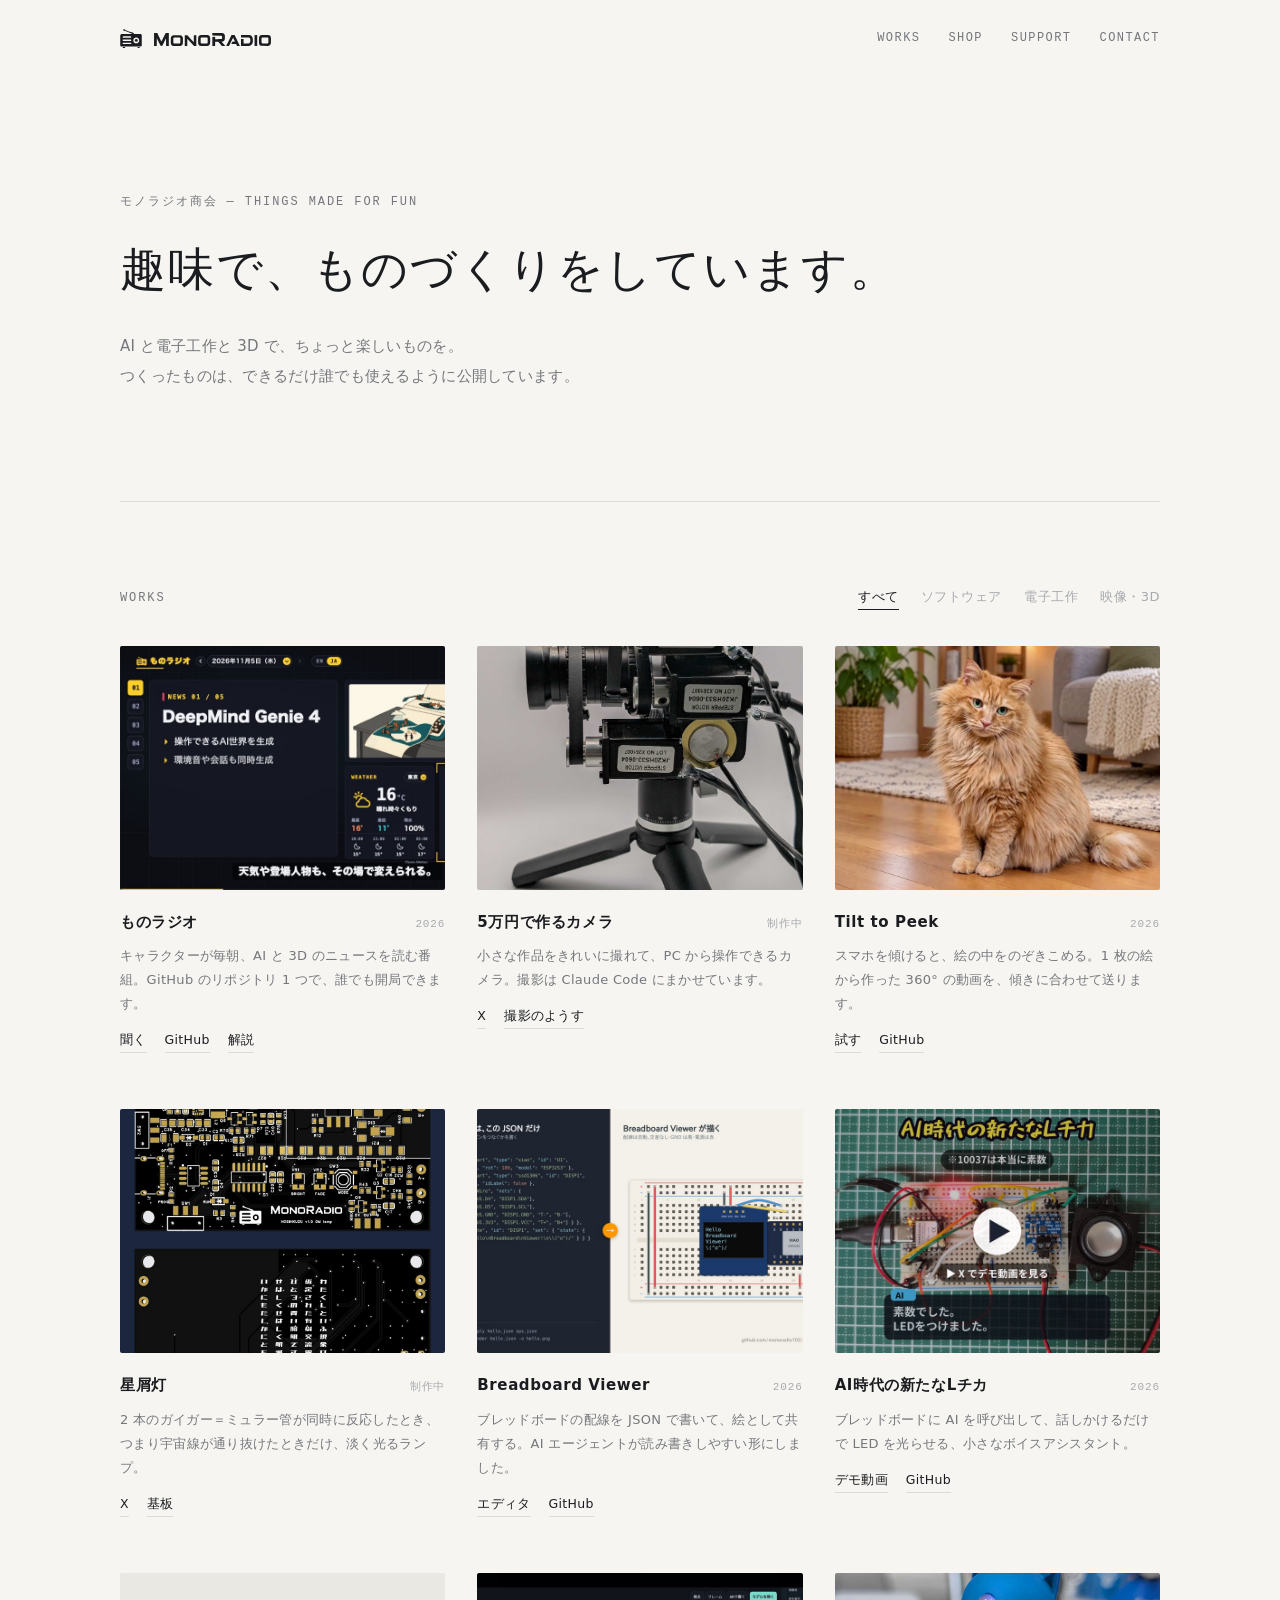
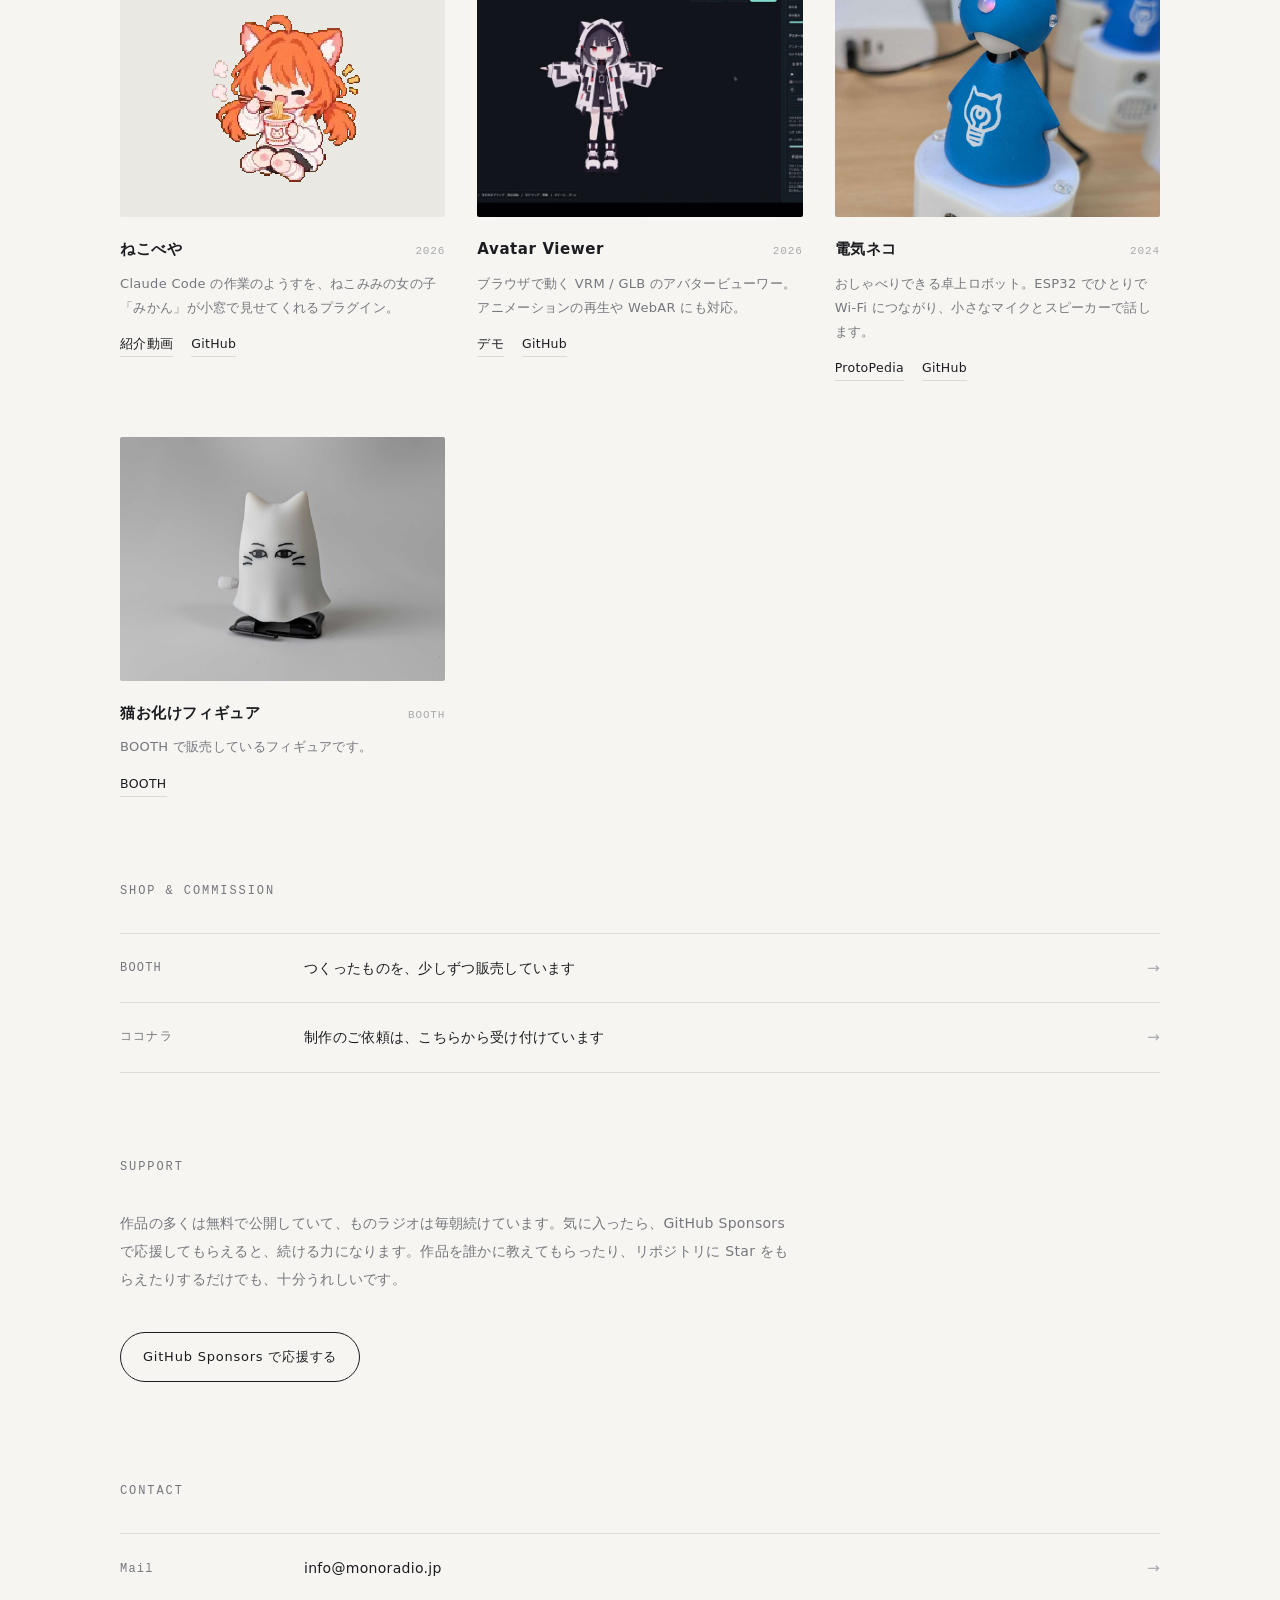
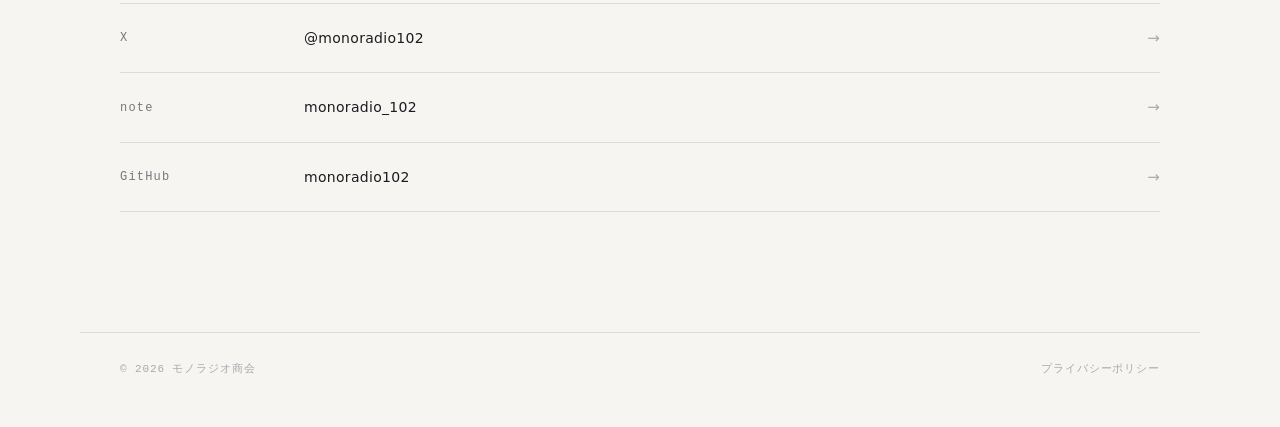
==== index.html @ d392ec58 "Logo: the MONORADIO wordmark beside the radio icon Co-Authored-By: Claude Opus 5.5 <noreply@anthropi" ====
<!doctype html>
<html lang="ja">
<head>
<meta charset="utf-8">
<meta name="viewport" content="width=device-width,initial-scale=1">
<title>モノラジオ商会</title>
<meta name="description" content="趣味でものづくりをしている、モノラジオ商会の作品集。AI と電子工作と 3D で、ちょっと楽しいものを作っています。">
<meta name="color-scheme" content="light dark">
<meta property="og:type" content="website">
<meta property="og:site_name" content="モノラジオ商会">
<meta property="og:title" content="モノラジオ商会">
<meta property="og:description" content="AI と電子工作と 3D で、ちょっと楽しいものを作っています。">
<meta property="og:url" content="https://monoradio.jp/">
<meta property="og:image" content="https://monoradio.jp/img/og.jpg">
<meta name="twitter:card" content="summary_large_image">
<meta name="twitter:site" content="@monoradio102">
<link rel="icon" href="img/favicon.svg" type="image/svg+xml">
<link rel="stylesheet" href="style.css">
</head>
<body>
<header class="top">
  <a class="brand" href="./" aria-label="モノラジオ商会 トップ"><i aria-hidden="true"></i><b aria-hidden="true"></b></a>
  <nav><a href="#works">Works</a><a href="#shop">Shop</a><a href="#support">Support</a><a href="#contact">Contact</a></nav>
</header>

<main>
<section class="hero">
  <p class="eyebrow">モノラジオ商会 &mdash; things made for fun</p>
  <h1><span>趣味で、</span><span>ものづくりを</span><span>しています。</span></h1>
  <p class="lead">AI と電子工作と 3D で、ちょっと楽しいものを。<br>つくったものは、できるだけ誰でも使えるように公開しています。</p>
</section>

<section id="works">
  <div class="head">
    <h2>Works</h2>
    <div class="filters" role="group" aria-label="作品のしぼりこみ">
      <button class="on" data-f="all">すべて</button>
      <button data-f="soft">ソフトウェア</button>
      <button data-f="elec">電子工作</button>
      <button data-f="art">映像・3D</button>
    </div>
  </div>
  <div class="grid" id="grid"></div>
</section>

<section id="shop">
  <div class="head"><h2>Shop &amp; Commission</h2></div>
  <ul class="rows">
    <li><a href="https://otetsudaineko.booth.pm/"><span class="k">BOOTH</span><span class="v">つくったものを、少しずつ販売しています</span><span class="arrow">→</span></a></li>
    <li><a href="https://coconala.com/users/5829606"><span class="k">ココナラ</span><span class="v">制作のご依頼は、こちらから受け付けています</span><span class="arrow">→</span></a></li>
  </ul>
</section>

<section id="support">
  <div class="head"><h2>Support</h2></div>
  <p class="text">作品の多くは無料で公開していて、ものラジオは毎朝続けています。気に入ったら、GitHub Sponsors で応援してもらえると、続ける力になります。作品を誰かに教えてもらったり、リポジトリに Star をもらえたりするだけでも、十分うれしいです。</p>
  <p><a class="btn" href="https://github.com/sponsors/monoradio102">GitHub Sponsors で応援する</a></p>
</section>

<section id="contact">
  <div class="head"><h2>Contact</h2></div>
  <ul class="rows">
    <li><a href="mailto:info@monoradio.jp"><span class="k">Mail</span><span class="v">info@monoradio.jp</span><span class="arrow">→</span></a></li>
    <li><a href="https://x.com/monoradio102"><span class="k">X</span><span class="v">@monoradio102</span><span class="arrow">→</span></a></li>
    <li><a href="https://note.com/monoradio_102"><span class="k">note</span><span class="v">monoradio_102</span><span class="arrow">→</span></a></li>
    <li><a href="https://github.com/monoradio102"><span class="k">GitHub</span><span class="v">monoradio102</span><span class="arrow">→</span></a></li>
  </ul>
</section>
</main>

<footer>
  <span>© 2026 モノラジオ商会</span>
  <a href="privacy.html">プライバシーポリシー</a>
</footer>

<script>
// the works, newest first. cat: soft / elec / art. The first link is where the picture goes
const X = "https://x.com/monoradio102/status/", GH = "https://github.com/monoradio102/";
const WORKS = [
  { title: "ものラジオ", date: "2026", cat: ["soft", "art"], img: "img/works/monoradio.jpg", pos: "left center",
    text: "キャラクターが毎朝、AI と 3D のニュースを読む番組。GitHub のリポジトリ 1 つで、誰でも開局できます。",
    links: [["聞く", "https://monoradio102.github.io/myradio/"], ["GitHub", GH + "myradio"], ["解説", "https://note.com/monoradio_102/n/n03a5d2efcd92"]] },
  { title: "5万円で作るカメラ", date: "制作中", cat: ["elec"], img: "img/works/camera.jpg",
    text: "小さな作品をきれいに撮れて、PC から操作できるカメラ。撮影は Claude Code にまかせています。",
    links: [["X", X + "2117588939053916559"], ["撮影のようす", X + "2117594705055957347"]] },
  { title: "Tilt to Peek", date: "2026", cat: ["soft", "art"], img: "img/works/tilt.jpg",
    text: "スマホを傾けると、絵の中をのぞきこめる。1 枚の絵から作った 360° の動画を、傾きに合わせて送ります。",
    links: [["試す", "https://monoradio102.github.io/tilt-to-peek/"], ["GitHub", GH + "tilt-to-peek"]] },
  { title: "星屑灯", date: "制作中", cat: ["elec"], img: "img/works/hoshikuzu.jpg",
    text: "2 本のガイガー＝ミュラー管が同時に反応したとき、つまり宇宙線が通り抜けたときだけ、淡く光るランプ。",
    links: [["X", X + "2116792043771212088"], ["基板", X + "2113811762596495848"]] },
  { title: "Breadboard Viewer", date: "2026", cat: ["soft", "elec"], img: "img/works/breadboard.jpg",
    text: "ブレッドボードの配線を JSON で書いて、絵として共有する。AI エージェントが読み書きしやすい形にしました。",
    links: [["エディタ", "https://monoradio102.github.io/breadboard-viewer/"], ["GitHub", GH + "breadboard-viewer"]] },
  { title: "AI時代の新たなLチカ", date: "2026", cat: ["elec"], img: "img/works/lchika.jpg",
    text: "ブレッドボードに AI を呼び出して、話しかけるだけで LED を光らせる、小さなボイスアシスタント。",
    links: [["デモ動画", X + "2105485178928066602"], ["GitHub", GH + "ai-lchika"]] },
  { title: "ねこべや", date: "2026", cat: ["soft"], sprite: "img/works/mikan_eat.webp",
    text: "Claude Code の作業のようすを、ねこみみの女の子「みかん」が小窓で見せてくれるプラグイン。",
    links: [["紹介動画", X + "2104227635870228928"], ["GitHub", GH + "nekobeya"]] },
  { title: "Avatar Viewer", date: "2026", cat: ["soft", "art"], img: "img/works/avatar.jpg",
    text: "ブラウザで動く VRM / GLB のアバタービューワー。アニメーションの再生や WebAR にも対応。",
    links: [["デモ", "https://gltf-studio.lab.monoradio.jp"], ["GitHub", GH + "avatar-viewer"]] },
  { title: "電気ネコ", date: "2024", cat: ["elec"], img: "img/works/denkineko.jpg",
    text: "おしゃべりできる卓上ロボット。ESP32 でひとりで Wi-Fi につながり、小さなマイクとスピーカーで話します。",
    links: [["ProtoPedia", "https://protopedia.net/prototype/6450"], ["GitHub", "https://github.com/mikaka-robotics/denkineko"]] },
  { title: "猫お化けフィギュア", date: "BOOTH", cat: ["art"], img: "img/works/nekoobake.jpg",
    text: "BOOTH で販売しているフィギュアです。",
    links: [["BOOTH", "https://otetsudaineko.booth.pm/items/9070666"]] },
];
const esc = s => s.replace(/[&<>"]/g, c => ({ "&": "&amp;", "<": "&lt;", ">": "&gt;", '"': "&quot;" })[c]);
document.getElementById("grid").innerHTML = WORKS.map((w, i) => `
  <article class="work" data-cat="${w.cat.join(" ")}">
    <a class="pic" href="${w.links[0][1]}">${w.sprite
      ? `<span class="sprite" data-sheet="${w.sprite}" role="img" aria-label="${esc(w.title)}"></span>`
      : `<img src="${w.img}" alt="${esc(w.title)}" loading="lazy"${w.pos ? ` style="object-position:${w.pos}"` : ""}>`}</a>
    <div class="line"><h3>${esc(w.title)}</h3><span class="date">${w.date}</span></div>
    <p>${esc(w.text)}</p>
    <p class="links">${w.links.map(([l, u]) => `<a href="${u}">${l}</a>`).join("")}</p>
  </article>`).join("");
document.querySelectorAll(".filters button").forEach(b => b.onclick = () => {
  document.querySelectorAll(".filters button").forEach(x => x.classList.toggle("on", x === b));
  document.querySelectorAll(".work").forEach(w => w.hidden = b.dataset.f !== "all" && !w.dataset.cat.split(" ").includes(b.dataset.f));
});
// みかん on the ねこべや card eats ramen: a 10 x 4 sprite sheet; she moves only while the pointer is on the card
document.querySelectorAll(".sprite").forEach(s => {
  s.style.backgroundImage = `url(${s.dataset.sheet})`;
  const card = s.closest(".work"); let f = 0, timer = 0;
  const show = () => s.style.backgroundPosition = `${(f % 10) / 9 * 100}% ${Math.floor(f / 10) / 3 * 100}%`;
  card.addEventListener("pointerenter", () => { if (!timer) timer = setInterval(() => { f = (f + 1) % 40; show(); }, 120); });
  card.addEventListener("pointerleave", () => { clearInterval(timer); timer = 0; });
});
</script>
</body>
</html>
---- style.css ----
:root{--bg:#f6f5f2;--text:#1b1c1f;--muted:#76777c;--faint:#a9aaae;--line:#dcdbd6;--tile:#e9e8e3;--accent:#b8860b;
  --sans:"Hiragino Sans","Hiragino Kaku Gothic ProN","Noto Sans JP","Yu Gothic UI",system-ui,sans-serif;
  --mono:"SF Mono",ui-monospace,Menlo,Consolas,monospace}
@media (prefers-color-scheme:dark){
  :root:not([data-theme="light"]){--bg:#121315;--text:#e8e7e3;--muted:#8e8f94;--faint:#5c5d62;--line:#2a2b2f;--tile:#1c1d20;--accent:#e0b44c}}
:root[data-theme="dark"]{--bg:#121315;--text:#e8e7e3;--muted:#8e8f94;--faint:#5c5d62;--line:#2a2b2f;--tile:#1c1d20;--accent:#e0b44c}

*{box-sizing:border-box}
html{-webkit-tap-highlight-color:transparent;scroll-behavior:smooth}
body{margin:0;background:var(--bg);color:var(--text);font:15px/1.9 var(--sans);letter-spacing:.02em;
  -webkit-font-smoothing:antialiased}
a{color:inherit}
main,footer,.top{max-width:1120px;margin:0 auto;padding-left:40px;padding-right:40px}

.top{display:flex;align-items:center;justify-content:space-between;padding-top:28px;padding-bottom:28px}
.brand{display:flex;align-items:center;gap:10px;font-weight:600;font-size:15px;text-decoration:none;letter-spacing:.08em}
.brand{gap:12px}
.brand i{width:22px;height:20px;background:currentColor;-webkit-mask:url(img/logo.svg) center/contain no-repeat;mask:url(img/logo.svg) center/contain no-repeat}
.brand b{width:117px;height:13px;margin-top:3px;background:currentColor;-webkit-mask:url(img/wordmark.svg) center/contain no-repeat;mask:url(img/wordmark.svg) center/contain no-repeat}
.top nav{display:flex;gap:28px}
.top nav a{font:12px/1 var(--mono);letter-spacing:.12em;text-transform:uppercase;color:var(--muted);text-decoration:none}
.top nav a:hover{color:var(--text)}

.hero{padding:120px 0 110px;border-bottom:1px solid var(--line)}
.eyebrow{margin:0 0 28px;font:12px/1 var(--mono);letter-spacing:.16em;text-transform:uppercase;color:var(--muted)}
h1{margin:0;font-size:clamp(28px,4.2vw,46px);line-height:1.45;font-weight:500;letter-spacing:.04em}
h1 span{display:inline-block}
.lead{margin:28px 0 0;color:var(--muted);font-size:15px;line-height:2}

section{padding:88px 0 0}
.head{display:flex;align-items:baseline;justify-content:space-between;gap:24px;flex-wrap:wrap;margin-bottom:36px}
h2{margin:0;font:500 12px/1 var(--mono);letter-spacing:.16em;text-transform:uppercase;color:var(--muted)}
.filters{display:flex;gap:22px;flex-wrap:wrap}
.filters button{font:13px/1 var(--sans);letter-spacing:.04em;color:var(--faint);background:none;border:0;padding:0 0 6px;cursor:pointer;
  border-bottom:1px solid transparent}
.filters button:hover{color:var(--text)}
.filters button.on{color:var(--text);border-bottom-color:var(--text)}

.grid{display:grid;grid-template-columns:repeat(3,1fr);gap:56px 32px}
.work[hidden]{display:none}
.work .pic{position:relative;display:block;aspect-ratio:4/3;background:var(--tile);overflow:hidden;border-radius:2px}
.work .pic img{width:100%;height:100%;object-fit:cover;display:block;transition:opacity .25s}
@media (hover:hover){.work .pic:hover img{opacity:.86}}
.work .pic .sprite{position:absolute;left:50%;top:50%;height:78%;aspect-ratio:1;transform:translate(-50%,-50%);
  background-size:1000% 400%;background-position:0 0;image-rendering:pixelated}
.line{display:flex;align-items:baseline;justify-content:space-between;gap:12px;margin-top:18px}
.work h3{margin:0;font-size:15px;font-weight:600;letter-spacing:.04em}
.date{font:11px/1 var(--mono);letter-spacing:.08em;color:var(--faint);white-space:nowrap}
.work p{margin:8px 0 0;color:var(--muted);font-size:13px;line-height:1.85}
.work .links{display:flex;flex-wrap:wrap;gap:4px 18px;margin-top:12px}
.work .links a{font-size:12.5px;color:var(--text);text-decoration:none;border-bottom:1px solid var(--line);padding-bottom:1px}
.work .links a:hover{border-bottom-color:var(--text)}

.rows{list-style:none;margin:0;padding:0;border-top:1px solid var(--line)}
.rows li{border-bottom:1px solid var(--line)}
.rows a{display:grid;grid-template-columns:160px 1fr auto;align-items:center;gap:24px;padding:20px 0;text-decoration:none}
.rows .k{font:12px/1 var(--mono);letter-spacing:.1em;color:var(--muted)}
.rows .v{font-size:14px}
.rows .arrow{color:var(--faint);transition:transform .2s,color .2s}
@media (hover:hover){.rows a:hover .arrow{color:var(--text);transform:translateX(4px)}}

.text{max-width:680px;margin:0;color:var(--muted);font-size:14px;line-height:2}
.btn{display:inline-block;margin-top:24px;padding:12px 22px;border:1px solid var(--text);border-radius:999px;font-size:13px;
  letter-spacing:.06em;text-decoration:none;transition:background .2s,color .2s}
@media (hover:hover){.btn:hover{background:var(--text);color:var(--bg)}}

footer{display:flex;justify-content:space-between;gap:16px;flex-wrap:wrap;margin-top:120px;padding-top:28px;padding-bottom:48px;
  border-top:1px solid var(--line);font:11px/1.6 var(--mono);letter-spacing:.08em;color:var(--faint)}
footer a{text-decoration:none}
footer a:hover{color:var(--text)}

/* the privacy page */
.doc{max-width:760px;padding-top:56px}
.doc h1{font-size:28px}
.doc h2{margin:56px 0 16px;font:600 15px/1.6 var(--sans);letter-spacing:.04em;text-transform:none;color:var(--text)}
.doc p,.doc li{color:var(--muted);font-size:14px}
.doc strong{color:var(--text);font-weight:600}
.doc a{color:var(--text)}
.doc .date{font:12px/1 var(--mono);color:var(--faint);margin:16px 0 40px}

@media (max-width:900px){
  .grid{grid-template-columns:1fr 1fr;gap:48px 24px}
}
@media (max-width:600px){
  main,footer,.top{padding-left:20px;padding-right:20px}
  .top nav{display:none}
  .hero{padding:64px 0 64px}
  .lead br{display:none}
  section{padding-top:64px}
  .grid{grid-template-columns:1fr;gap:44px}
  .rows a{grid-template-columns:96px 1fr auto;gap:16px}
}
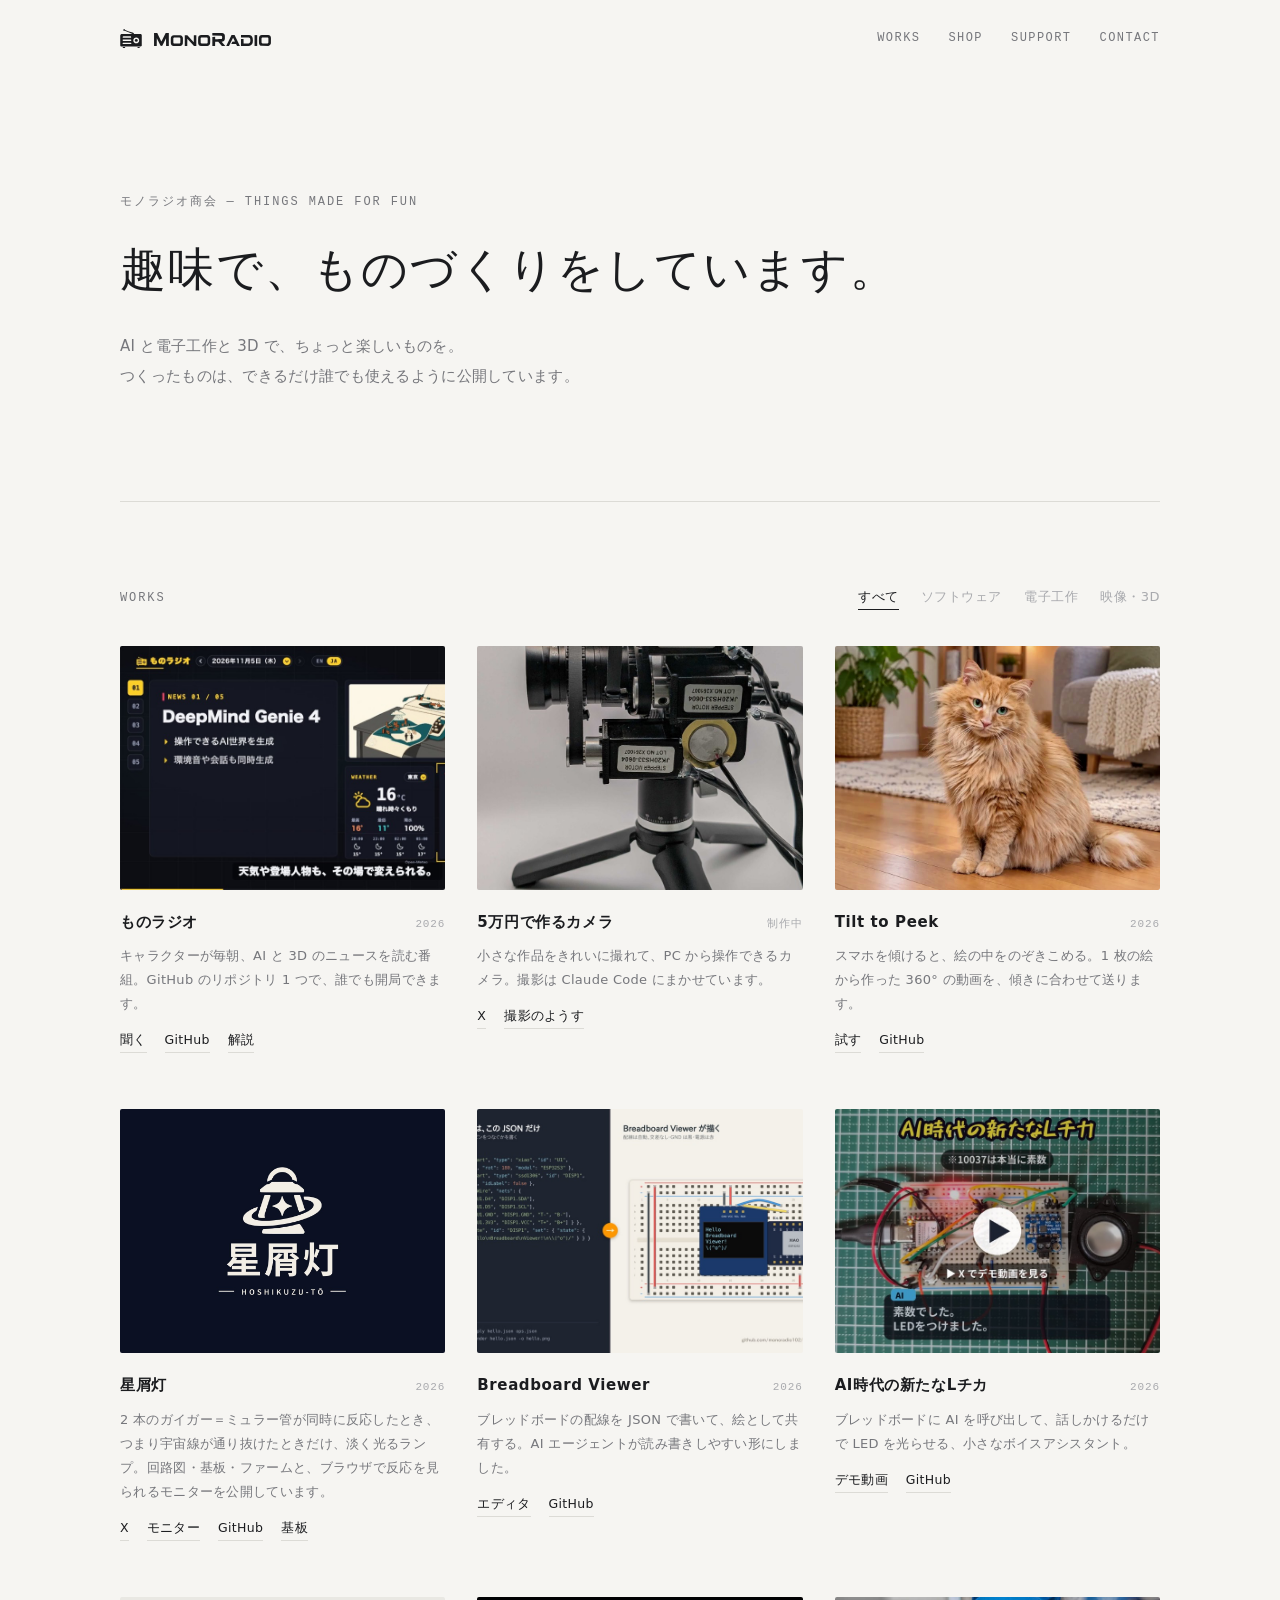
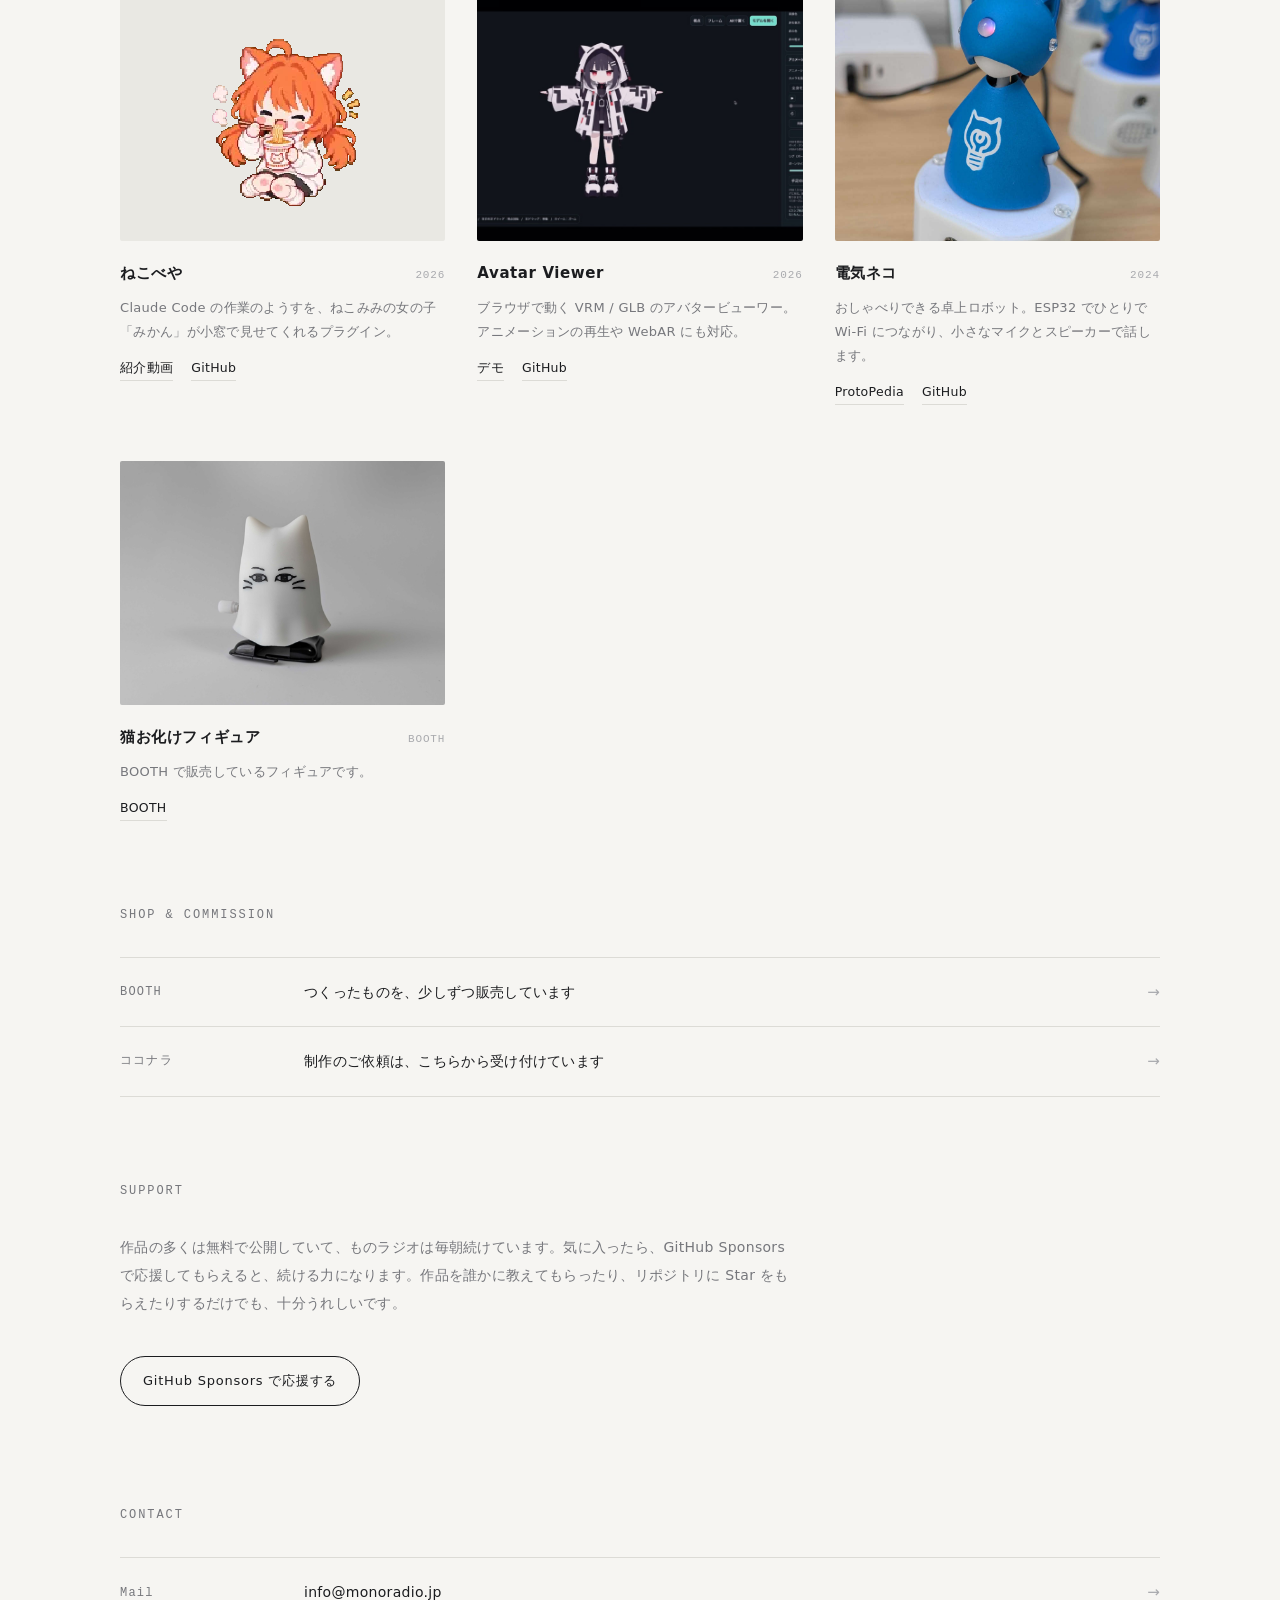
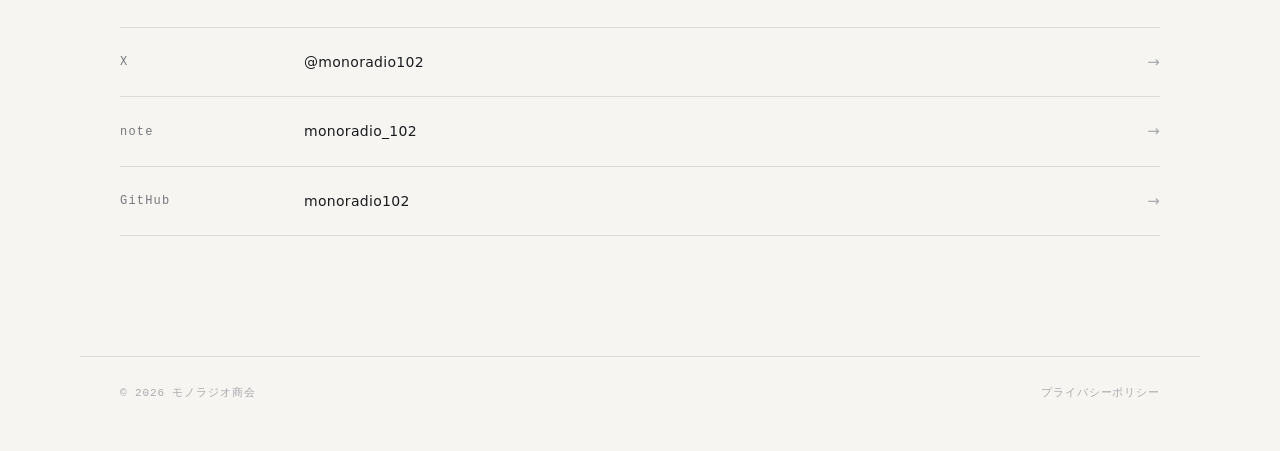
==== commit c22731ea: "星屑灯: 公開したリポジトリとモニターへのリンク、ロゴの画像 Co-Authored-By: Claude Opus 5.5 <noreply@anthropic.com>" ====
--- a/index.html
+++ b/index.html
@@ -86,9 +86,9 @@
   { title: "Tilt to Peek", date: "2026", cat: ["soft", "art"], img: "img/works/tilt.jpg",
     text: "スマホを傾けると、絵の中をのぞきこめる。1 枚の絵から作った 360° の動画を、傾きに合わせて送ります。",
     links: [["試す", "https://monoradio102.github.io/tilt-to-peek/"], ["GitHub", GH + "tilt-to-peek"]] },
-  { title: "星屑灯", date: "制作中", cat: ["elec"], img: "img/works/hoshikuzu.jpg",
-    text: "2 本のガイガー＝ミュラー管が同時に反応したとき、つまり宇宙線が通り抜けたときだけ、淡く光るランプ。",
-    links: [["X", X + "2116792043771212088"], ["基板", X + "2113811762596495848"]] },
+  { title: "星屑灯", date: "2026", cat: ["elec"], img: "img/works/hoshikuzu.jpg",
+    text: "2 本のガイガー＝ミュラー管が同時に反応したとき、つまり宇宙線が通り抜けたときだけ、淡く光るランプ。回路図・基板・ファームと、ブラウザで反応を見られるモニターを公開しています。",
+    links: [["X", X + "2116792043771212088"], ["モニター", "https://monoradio102.github.io/stardust-lamp/"], ["GitHub", GH + "stardust-lamp"], ["基板", X + "2113811762596495848"]] },
   { title: "Breadboard Viewer", date: "2026", cat: ["soft", "elec"], img: "img/works/breadboard.jpg",
     text: "ブレッドボードの配線を JSON で書いて、絵として共有する。AI エージェントが読み書きしやすい形にしました。",
     links: [["エディタ", "https://monoradio102.github.io/breadboard-viewer/"], ["GitHub", GH + "breadboard-viewer"]] },
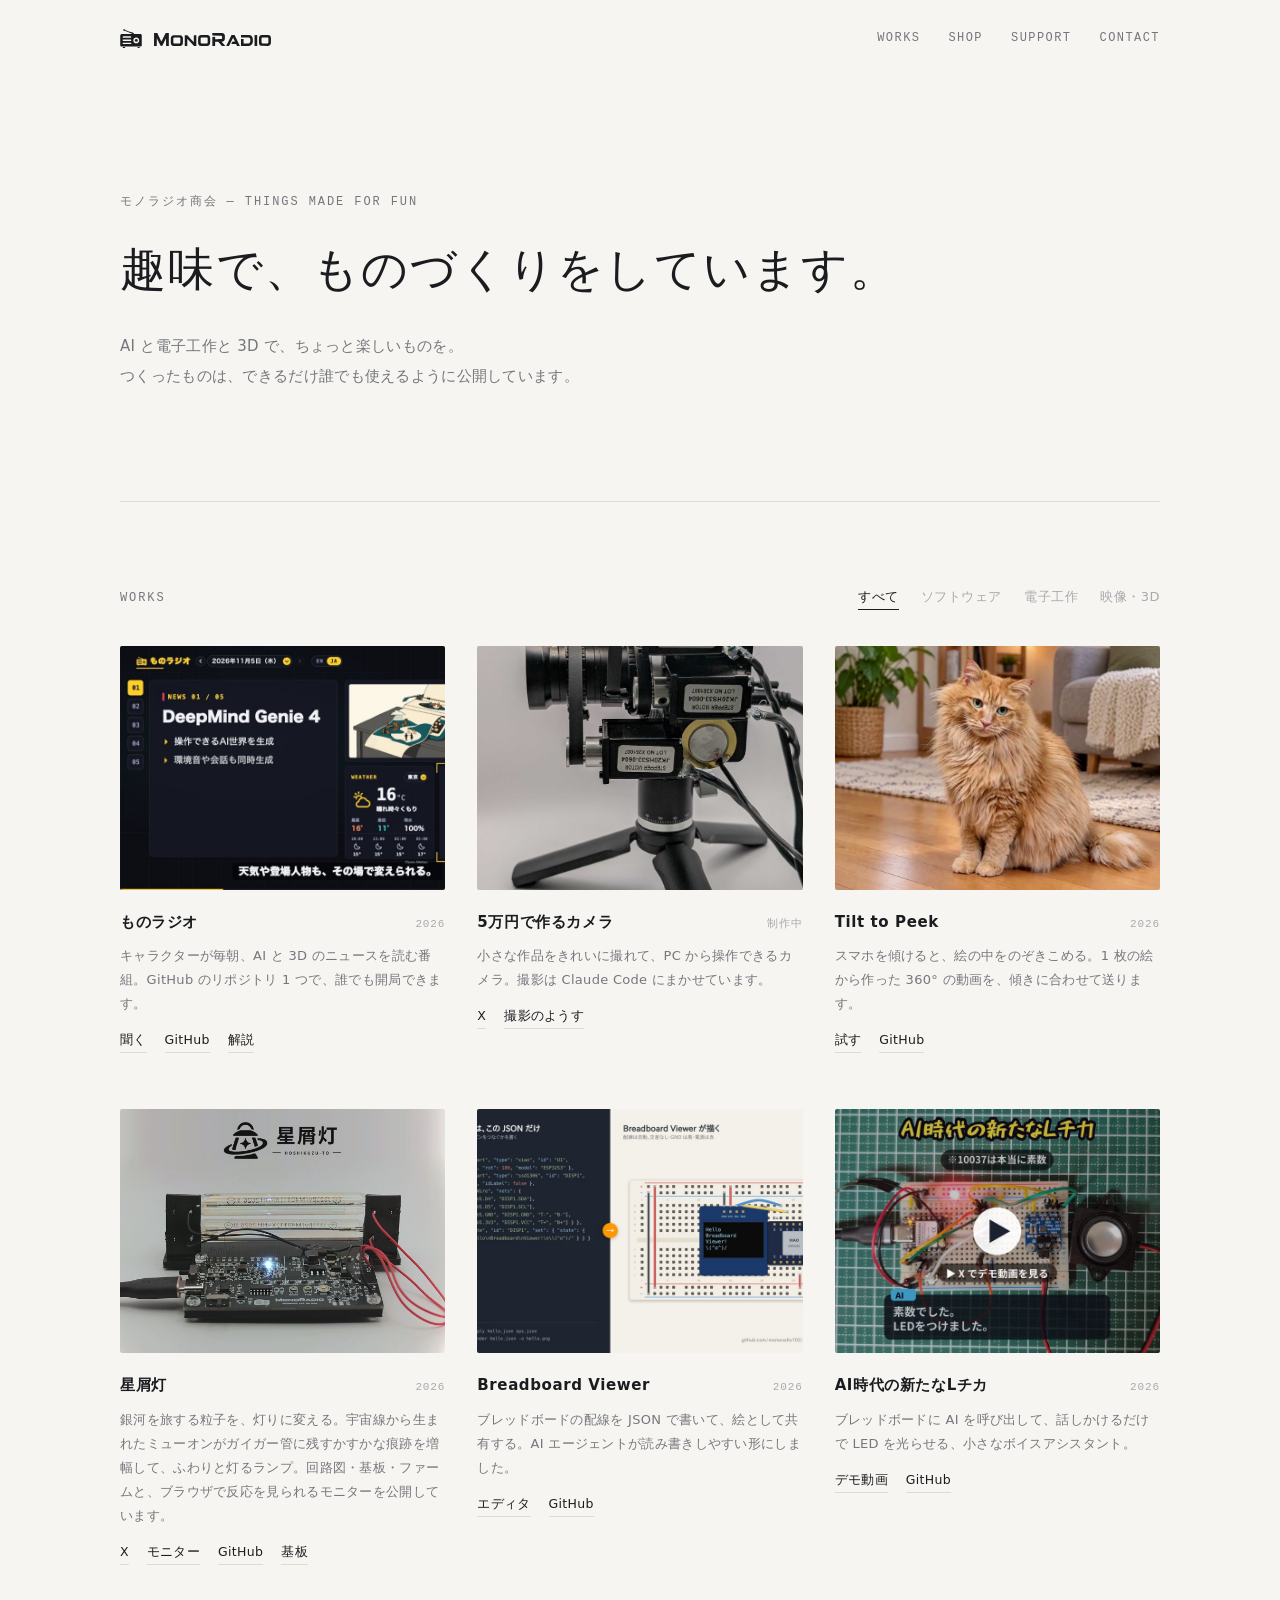
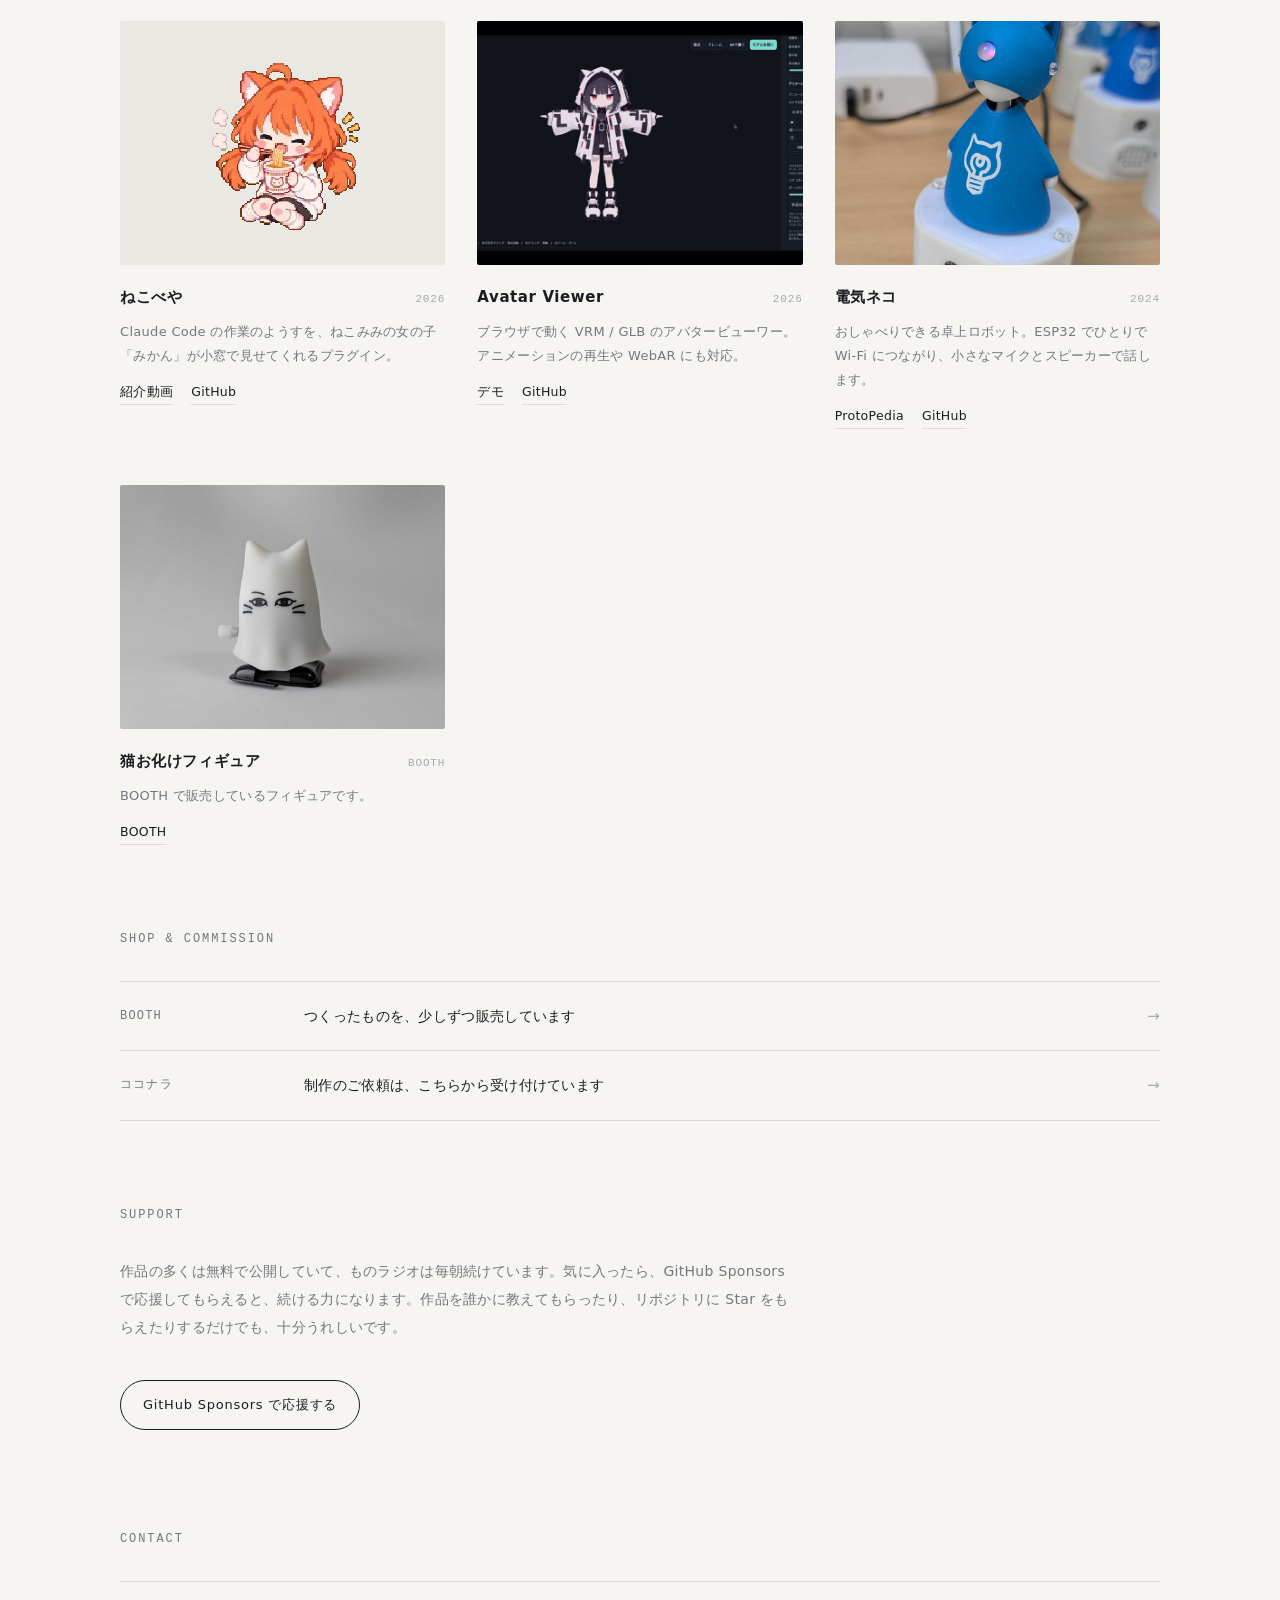
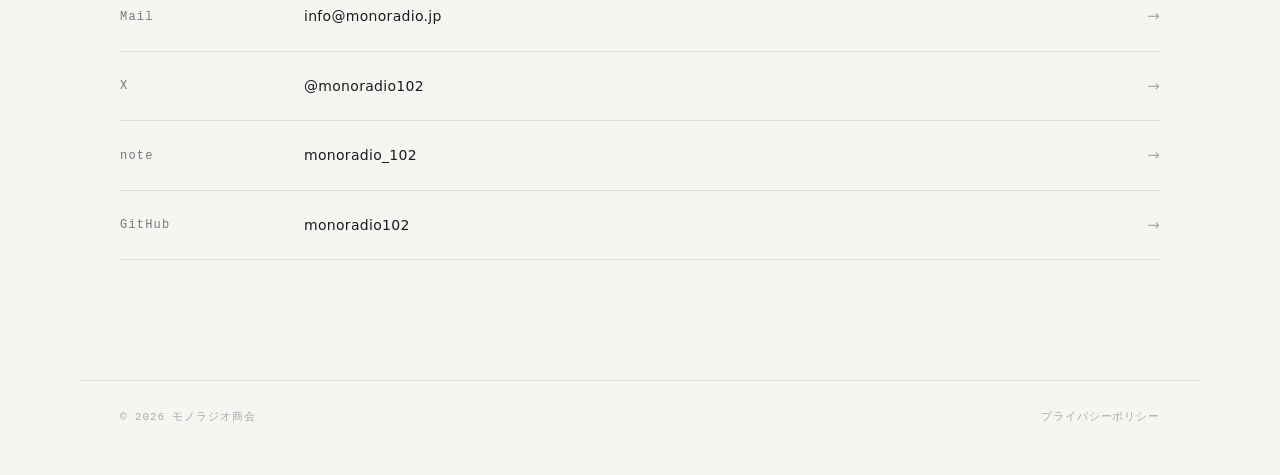
==== commit d04abd46: "星屑灯のカードの説明を新しいコピーに Co-Authored-By: Claude Opus 5.5 <noreply@anthropic.com>" ====
--- a/index.html
+++ b/index.html
@@ -87,7 +87,7 @@
     text: "スマホを傾けると、絵の中をのぞきこめる。1 枚の絵から作った 360° の動画を、傾きに合わせて送ります。",
     links: [["試す", "https://monoradio102.github.io/tilt-to-peek/"], ["GitHub", GH + "tilt-to-peek"]] },
   { title: "星屑灯", date: "2026", cat: ["elec"], img: "img/works/hoshikuzu.jpg",
-    text: "2 本のガイガー＝ミュラー管が同時に反応したとき、つまり宇宙線が通り抜けたときだけ、淡く光るランプ。回路図・基板・ファームと、ブラウザで反応を見られるモニターを公開しています。",
+    text: "銀河を旅する粒子を、灯りに変える。宇宙線から生まれたミューオンがガイガー管に残すかすかな痕跡を増幅して、ふわりと灯るランプ。回路図・基板・ファームと、ブラウザで反応を見られるモニターを公開しています。",
     links: [["X", X + "2116792043771212088"], ["モニター", "https://monoradio102.github.io/stardust-lamp/"], ["GitHub", GH + "stardust-lamp"], ["基板", X + "2113811762596495848"]] },
   { title: "Breadboard Viewer", date: "2026", cat: ["soft", "elec"], img: "img/works/breadboard.jpg",
     text: "ブレッドボードの配線を JSON で書いて、絵として共有する。AI エージェントが読み書きしやすい形にしました。",
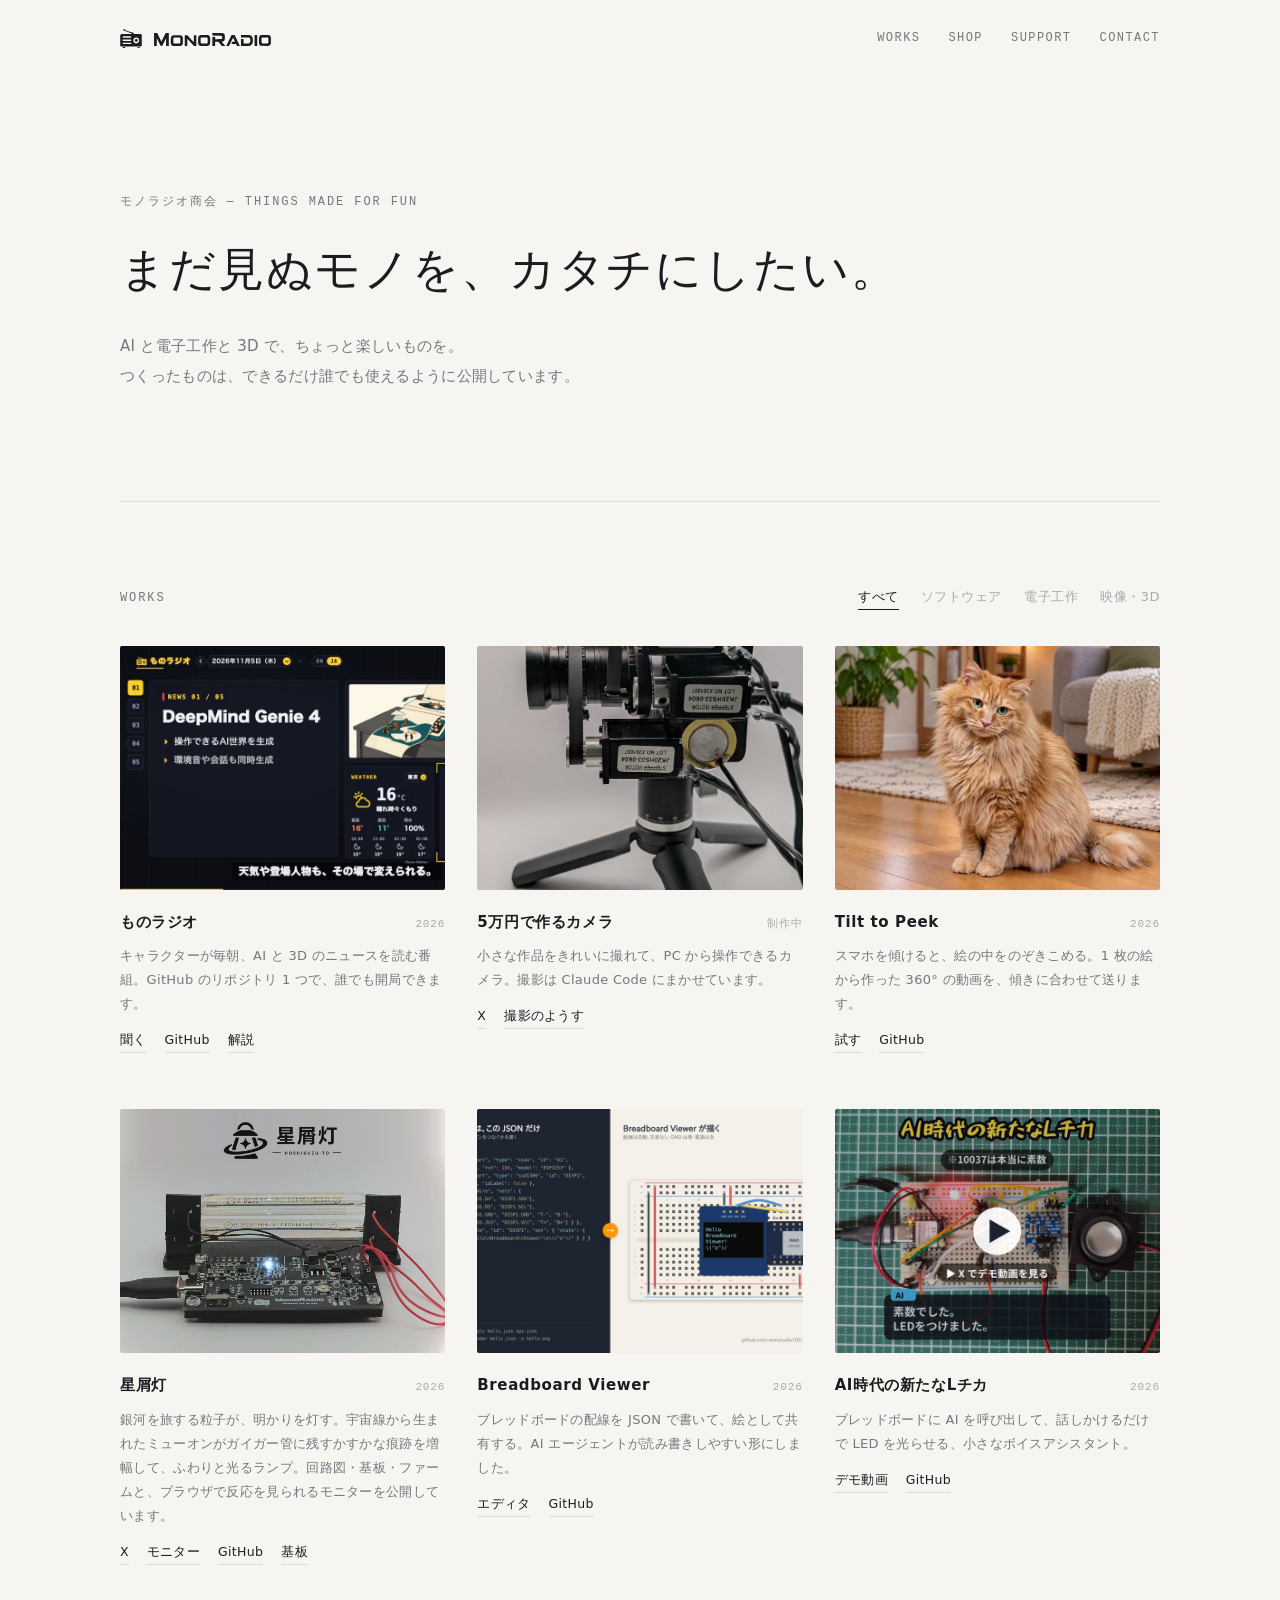
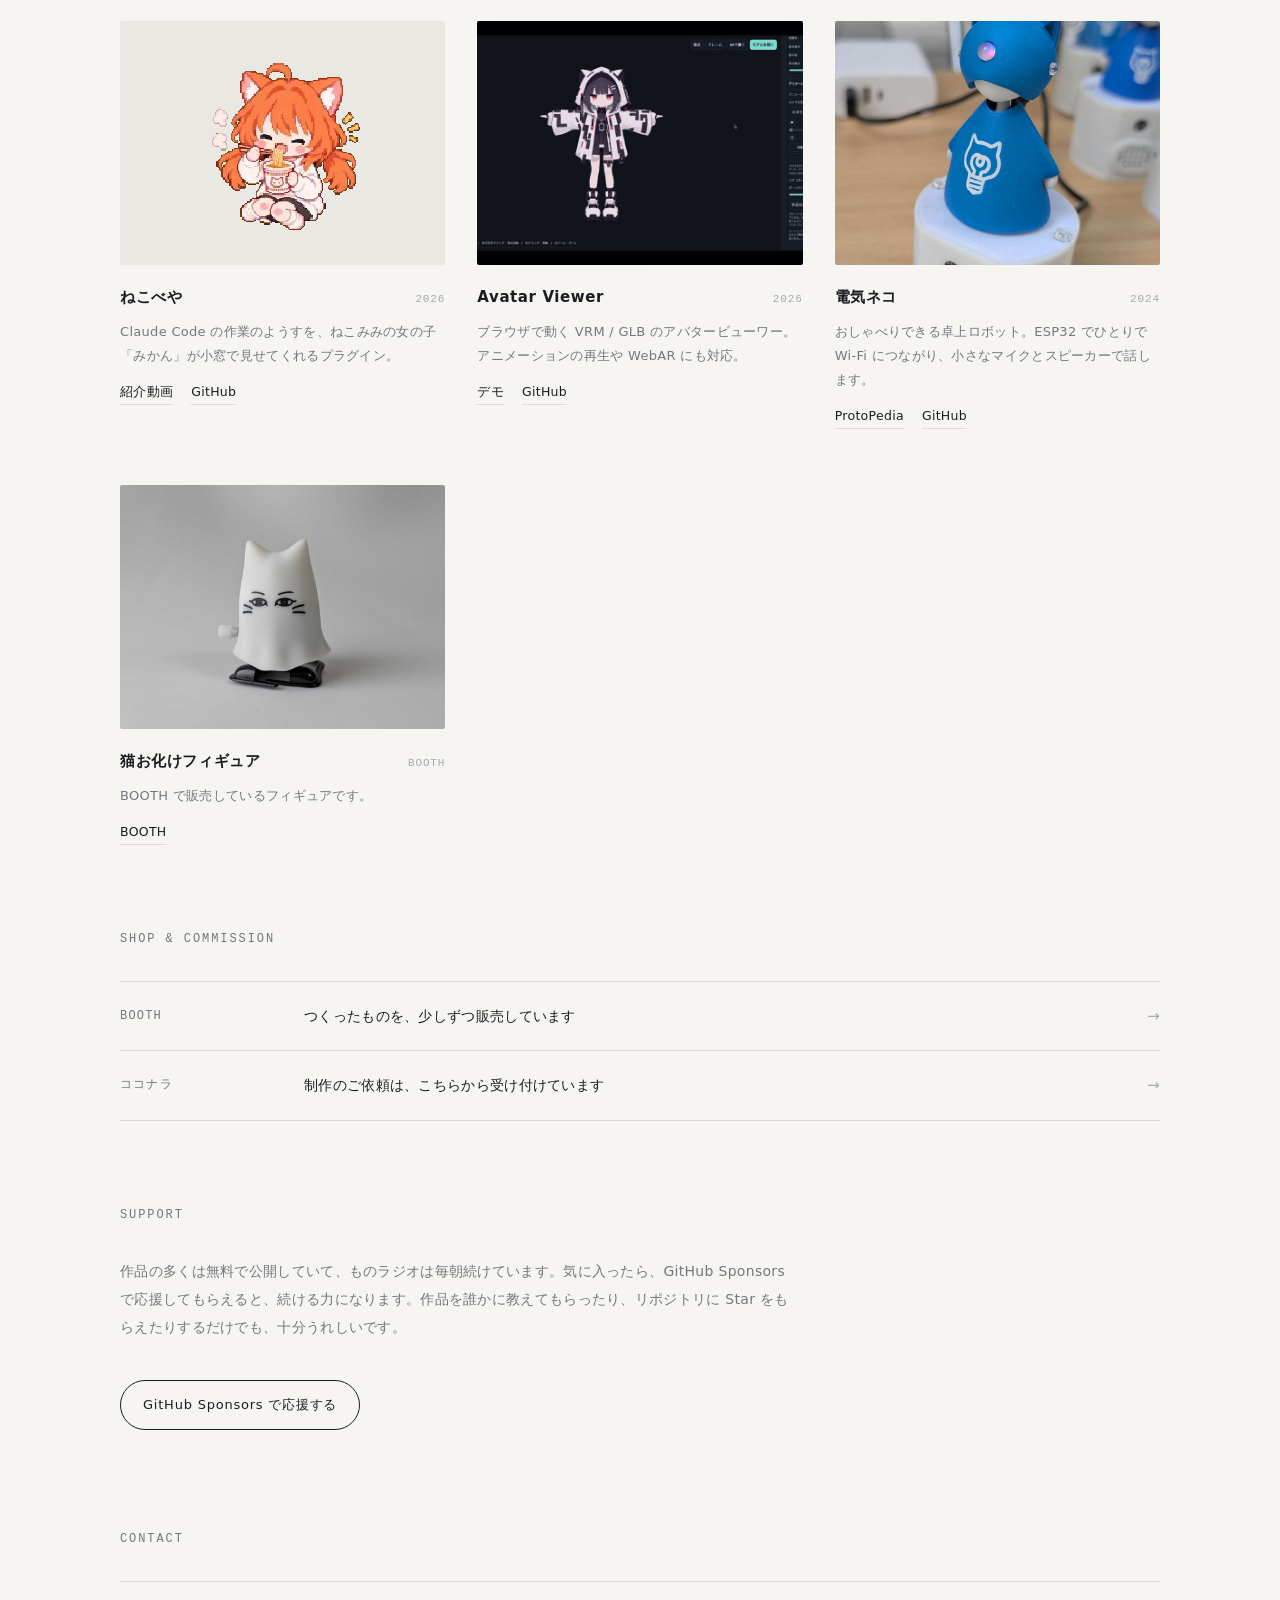
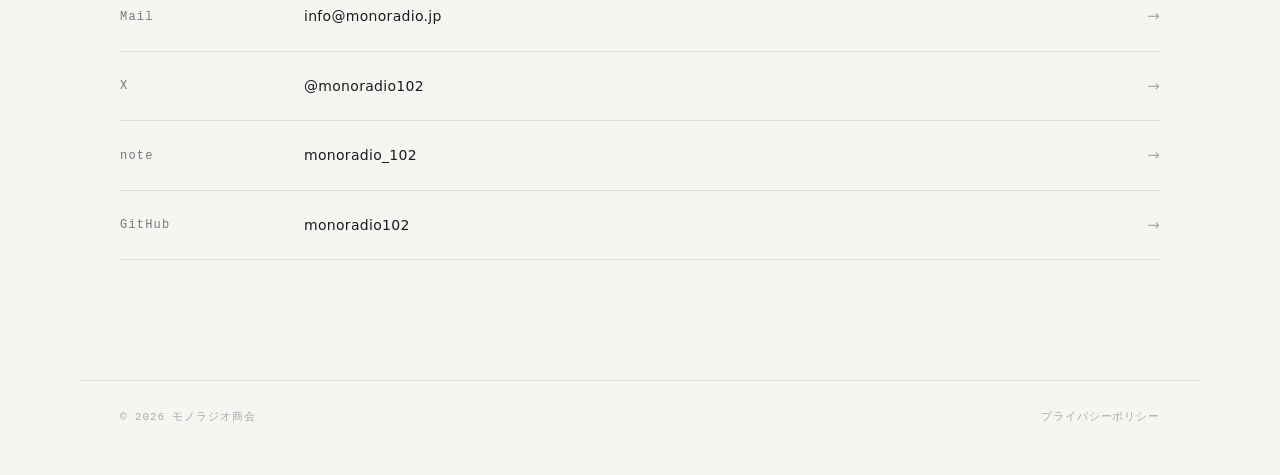
==== commit a1b88ec2: "見出しを「まだ見ぬモノを、カタチにしたい。」に、星屑灯のカードを新しい見出しに Co-Authored-By: Claude Opus 5.5 <noreply@anthropic.com>" ====
--- a/index.html
+++ b/index.html
@@ -4,7 +4,7 @@
 <meta charset="utf-8">
 <meta name="viewport" content="width=device-width,initial-scale=1">
 <title>モノラジオ商会</title>
-<meta name="description" content="趣味でものづくりをしている、モノラジオ商会の作品集。AI と電子工作と 3D で、ちょっと楽しいものを作っています。">
+<meta name="description" content="まだ見ぬモノを、カタチにする。モノラジオ商会の作品集。AI と電子工作と 3D で、ちょっと楽しいものを作っています。">
 <meta name="color-scheme" content="light dark">
 <meta property="og:type" content="website">
 <meta property="og:site_name" content="モノラジオ商会">
@@ -26,7 +26,7 @@
 <main>
 <section class="hero">
   <p class="eyebrow">モノラジオ商会 &mdash; things made for fun</p>
-  <h1><span>趣味で、</span><span>ものづくりを</span><span>しています。</span></h1>
+  <h1><span>まだ見ぬモノを、</span><span>カタチにしたい。</span></h1>
   <p class="lead">AI と電子工作と 3D で、ちょっと楽しいものを。<br>つくったものは、できるだけ誰でも使えるように公開しています。</p>
 </section>
 
@@ -87,7 +87,7 @@
     text: "スマホを傾けると、絵の中をのぞきこめる。1 枚の絵から作った 360° の動画を、傾きに合わせて送ります。",
     links: [["試す", "https://monoradio102.github.io/tilt-to-peek/"], ["GitHub", GH + "tilt-to-peek"]] },
   { title: "星屑灯", date: "2026", cat: ["elec"], img: "img/works/hoshikuzu.jpg",
-    text: "銀河を旅する粒子を、灯りに変える。宇宙線から生まれたミューオンがガイガー管に残すかすかな痕跡を増幅して、ふわりと灯るランプ。回路図・基板・ファームと、ブラウザで反応を見られるモニターを公開しています。",
+    text: "銀河を旅する粒子が、明かりを灯す。宇宙線から生まれたミューオンがガイガー管に残すかすかな痕跡を増幅して、ふわりと光るランプ。回路図・基板・ファームと、ブラウザで反応を見られるモニターを公開しています。",
     links: [["X", X + "2116792043771212088"], ["モニター", "https://monoradio102.github.io/stardust-lamp/"], ["GitHub", GH + "stardust-lamp"], ["基板", X + "2113811762596495848"]] },
   { title: "Breadboard Viewer", date: "2026", cat: ["soft", "elec"], img: "img/works/breadboard.jpg",
     text: "ブレッドボードの配線を JSON で書いて、絵として共有する。AI エージェントが読み書きしやすい形にしました。",
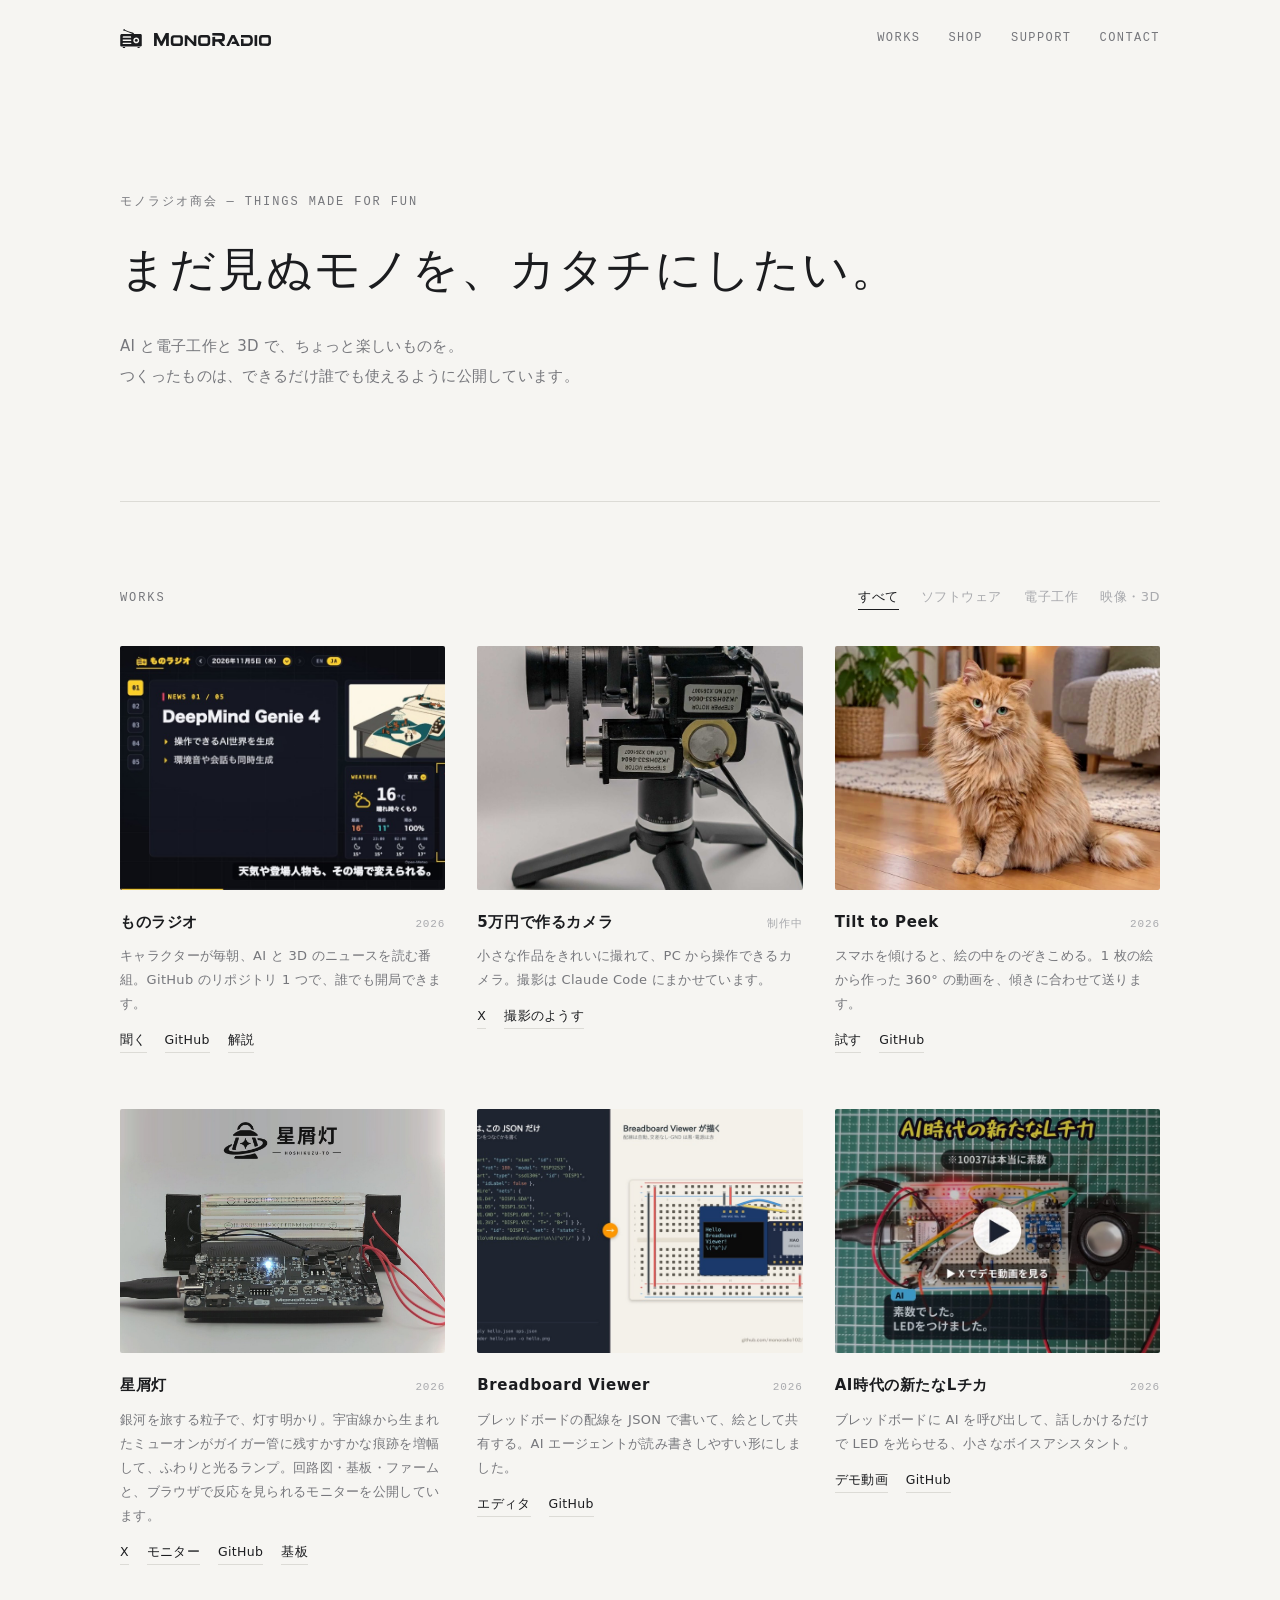
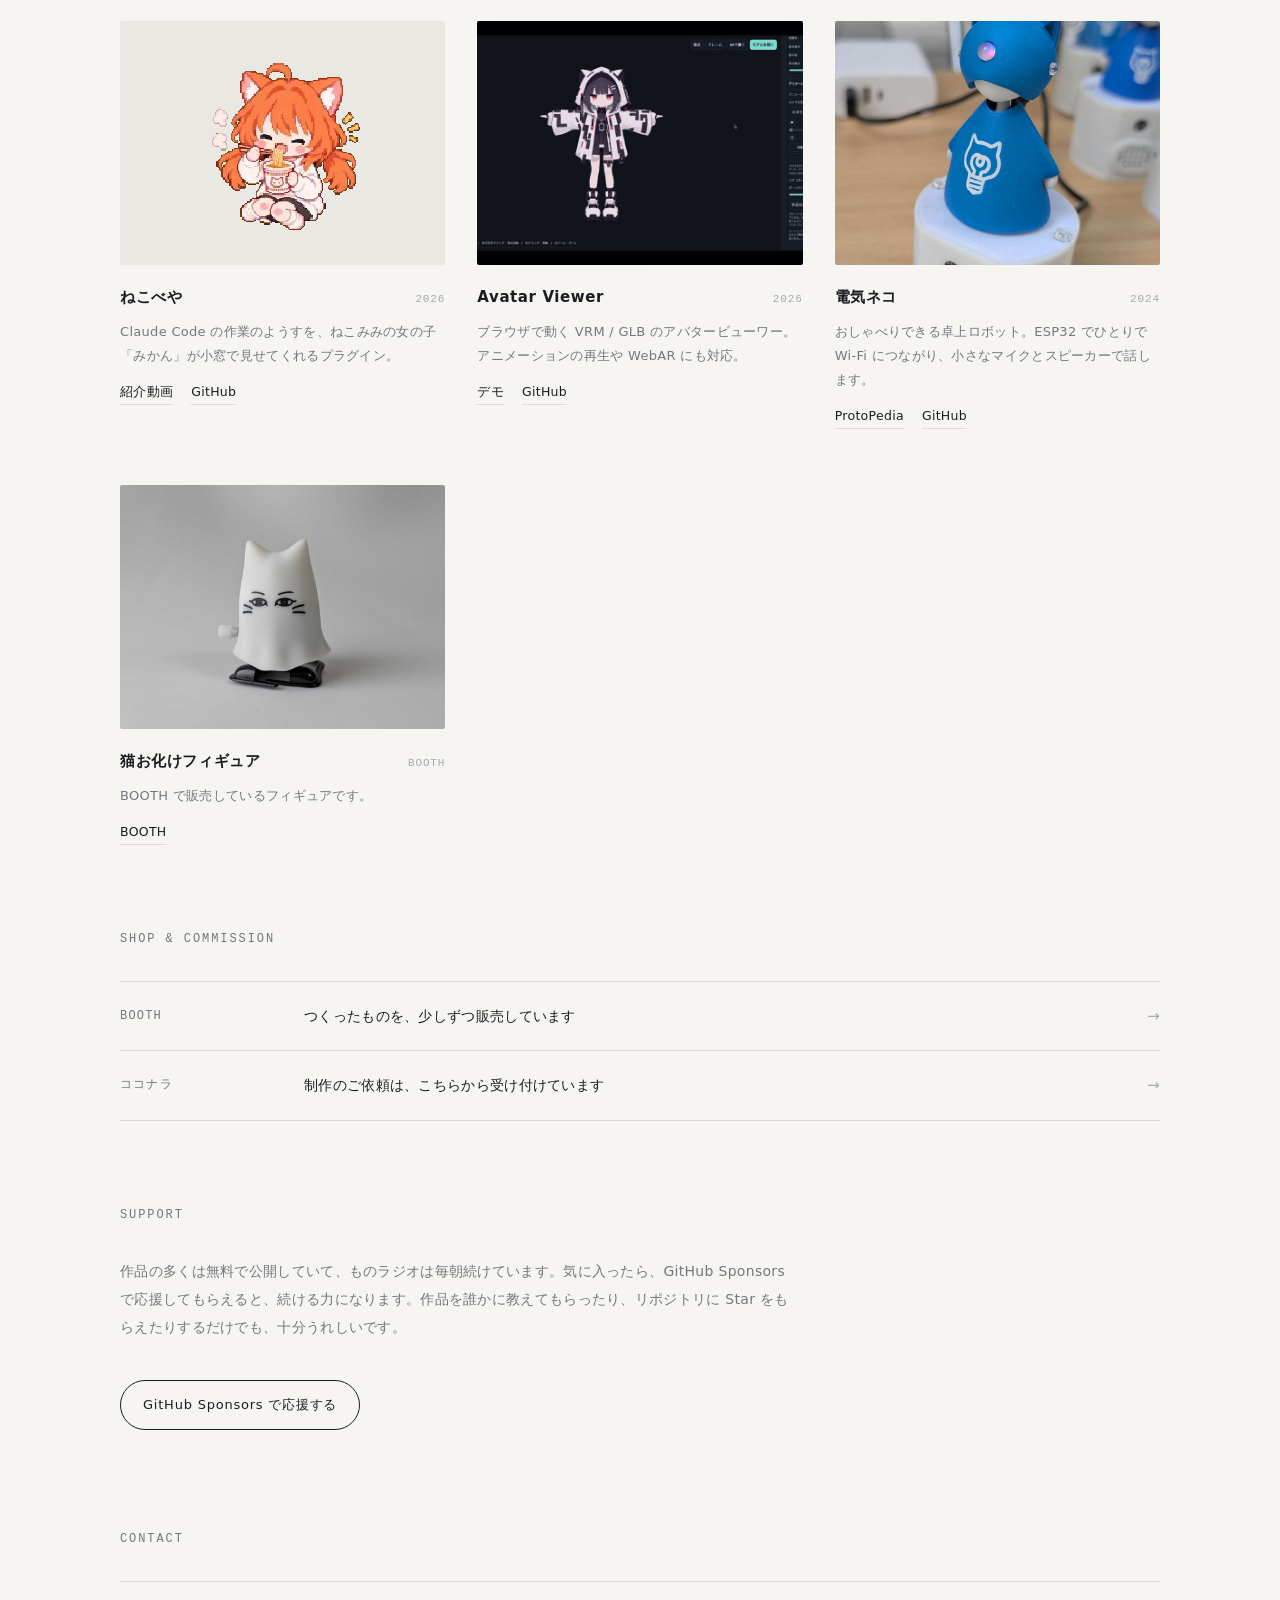
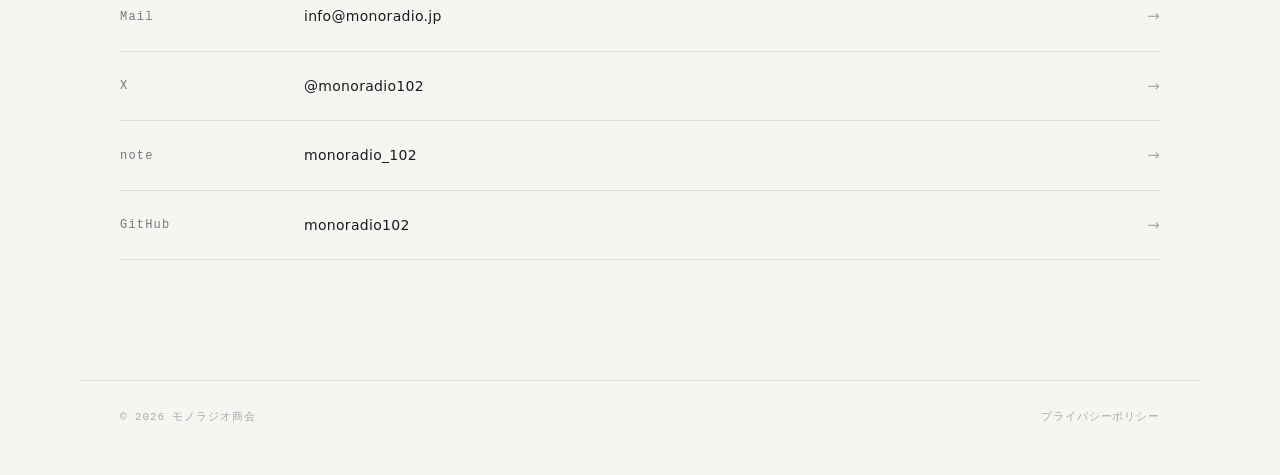
==== commit 634ad406: "星屑灯のカードの見出しを「銀河を旅する粒子で、灯す明かり」に Co-Authored-By: Claude Opus 5.5 <noreply@anthropic.com>" ====
--- a/index.html
+++ b/index.html
@@ -87,7 +87,7 @@
     text: "スマホを傾けると、絵の中をのぞきこめる。1 枚の絵から作った 360° の動画を、傾きに合わせて送ります。",
     links: [["試す", "https://monoradio102.github.io/tilt-to-peek/"], ["GitHub", GH + "tilt-to-peek"]] },
   { title: "星屑灯", date: "2026", cat: ["elec"], img: "img/works/hoshikuzu.jpg",
-    text: "銀河を旅する粒子が、明かりを灯す。宇宙線から生まれたミューオンがガイガー管に残すかすかな痕跡を増幅して、ふわりと光るランプ。回路図・基板・ファームと、ブラウザで反応を見られるモニターを公開しています。",
+    text: "銀河を旅する粒子で、灯す明かり。宇宙線から生まれたミューオンがガイガー管に残すかすかな痕跡を増幅して、ふわりと光るランプ。回路図・基板・ファームと、ブラウザで反応を見られるモニターを公開しています。",
     links: [["X", X + "2116792043771212088"], ["モニター", "https://monoradio102.github.io/stardust-lamp/"], ["GitHub", GH + "stardust-lamp"], ["基板", X + "2113811762596495848"]] },
   { title: "Breadboard Viewer", date: "2026", cat: ["soft", "elec"], img: "img/works/breadboard.jpg",
     text: "ブレッドボードの配線を JSON で書いて、絵として共有する。AI エージェントが読み書きしやすい形にしました。",
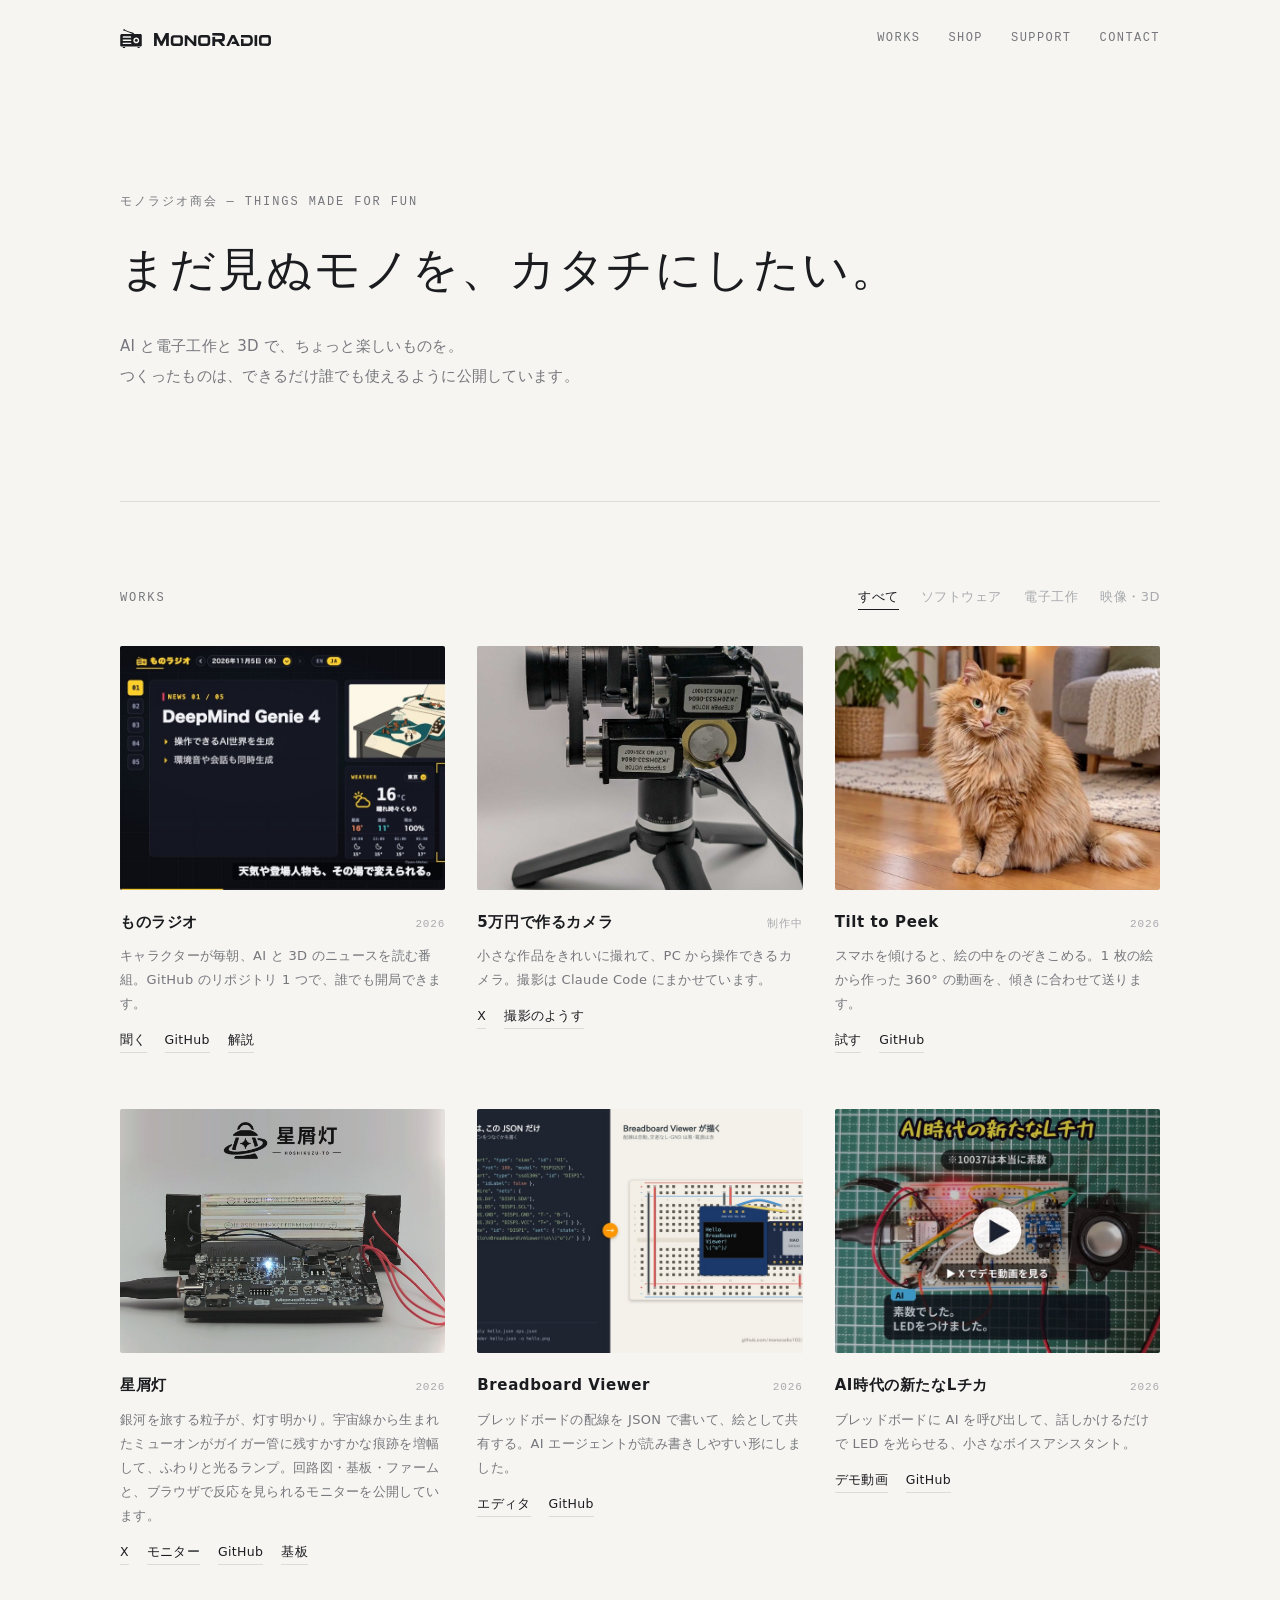
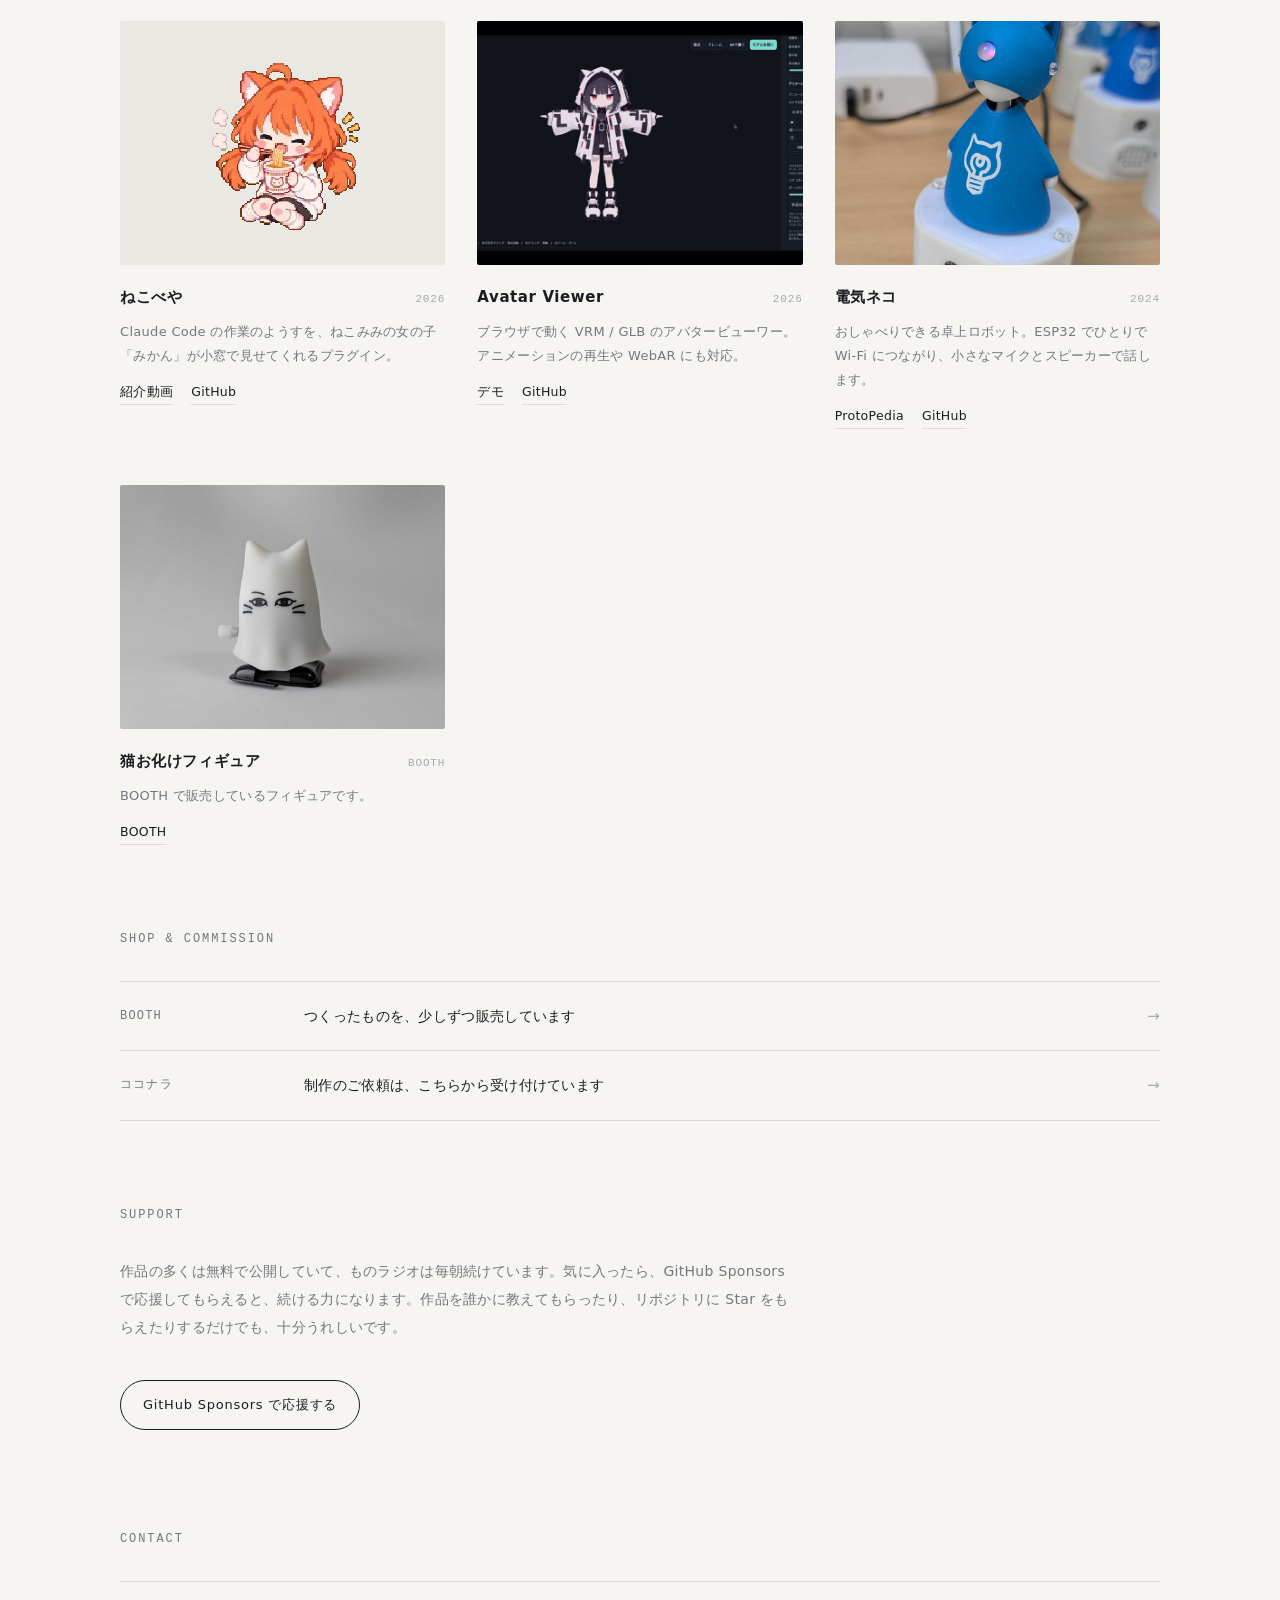
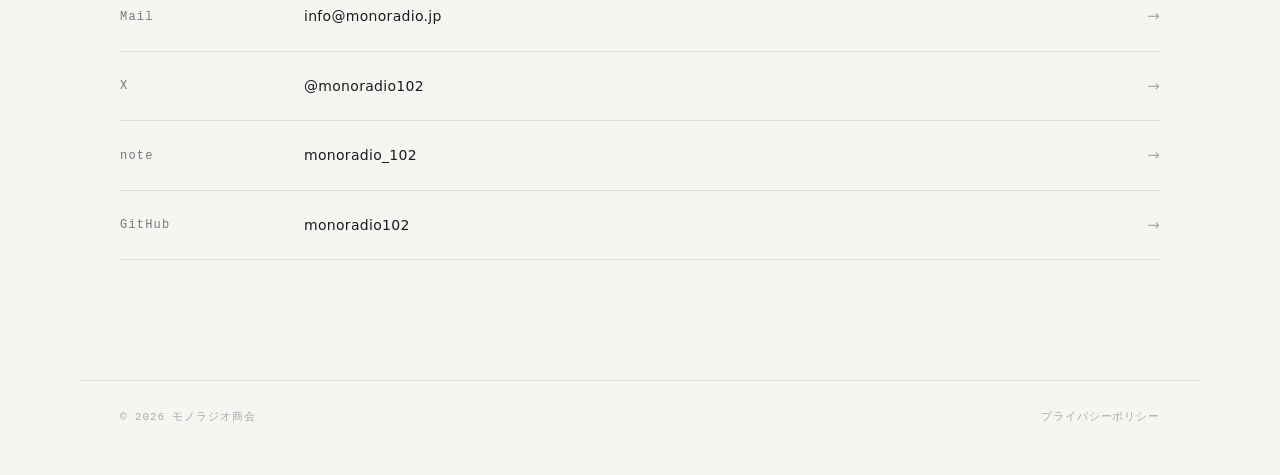
==== commit ed56a9de: "星屑灯のカードの見出しを「銀河を旅する粒子が、灯す明かり」に Co-Authored-By: Claude Opus 5.5 <noreply@anthropic.com>" ====
--- a/index.html
+++ b/index.html
@@ -87,7 +87,7 @@
     text: "スマホを傾けると、絵の中をのぞきこめる。1 枚の絵から作った 360° の動画を、傾きに合わせて送ります。",
     links: [["試す", "https://monoradio102.github.io/tilt-to-peek/"], ["GitHub", GH + "tilt-to-peek"]] },
   { title: "星屑灯", date: "2026", cat: ["elec"], img: "img/works/hoshikuzu.jpg",
-    text: "銀河を旅する粒子で、灯す明かり。宇宙線から生まれたミューオンがガイガー管に残すかすかな痕跡を増幅して、ふわりと光るランプ。回路図・基板・ファームと、ブラウザで反応を見られるモニターを公開しています。",
+    text: "銀河を旅する粒子が、灯す明かり。宇宙線から生まれたミューオンがガイガー管に残すかすかな痕跡を増幅して、ふわりと光るランプ。回路図・基板・ファームと、ブラウザで反応を見られるモニターを公開しています。",
     links: [["X", X + "2116792043771212088"], ["モニター", "https://monoradio102.github.io/stardust-lamp/"], ["GitHub", GH + "stardust-lamp"], ["基板", X + "2113811762596495848"]] },
   { title: "Breadboard Viewer", date: "2026", cat: ["soft", "elec"], img: "img/works/breadboard.jpg",
     text: "ブレッドボードの配線を JSON で書いて、絵として共有する。AI エージェントが読み書きしやすい形にしました。",
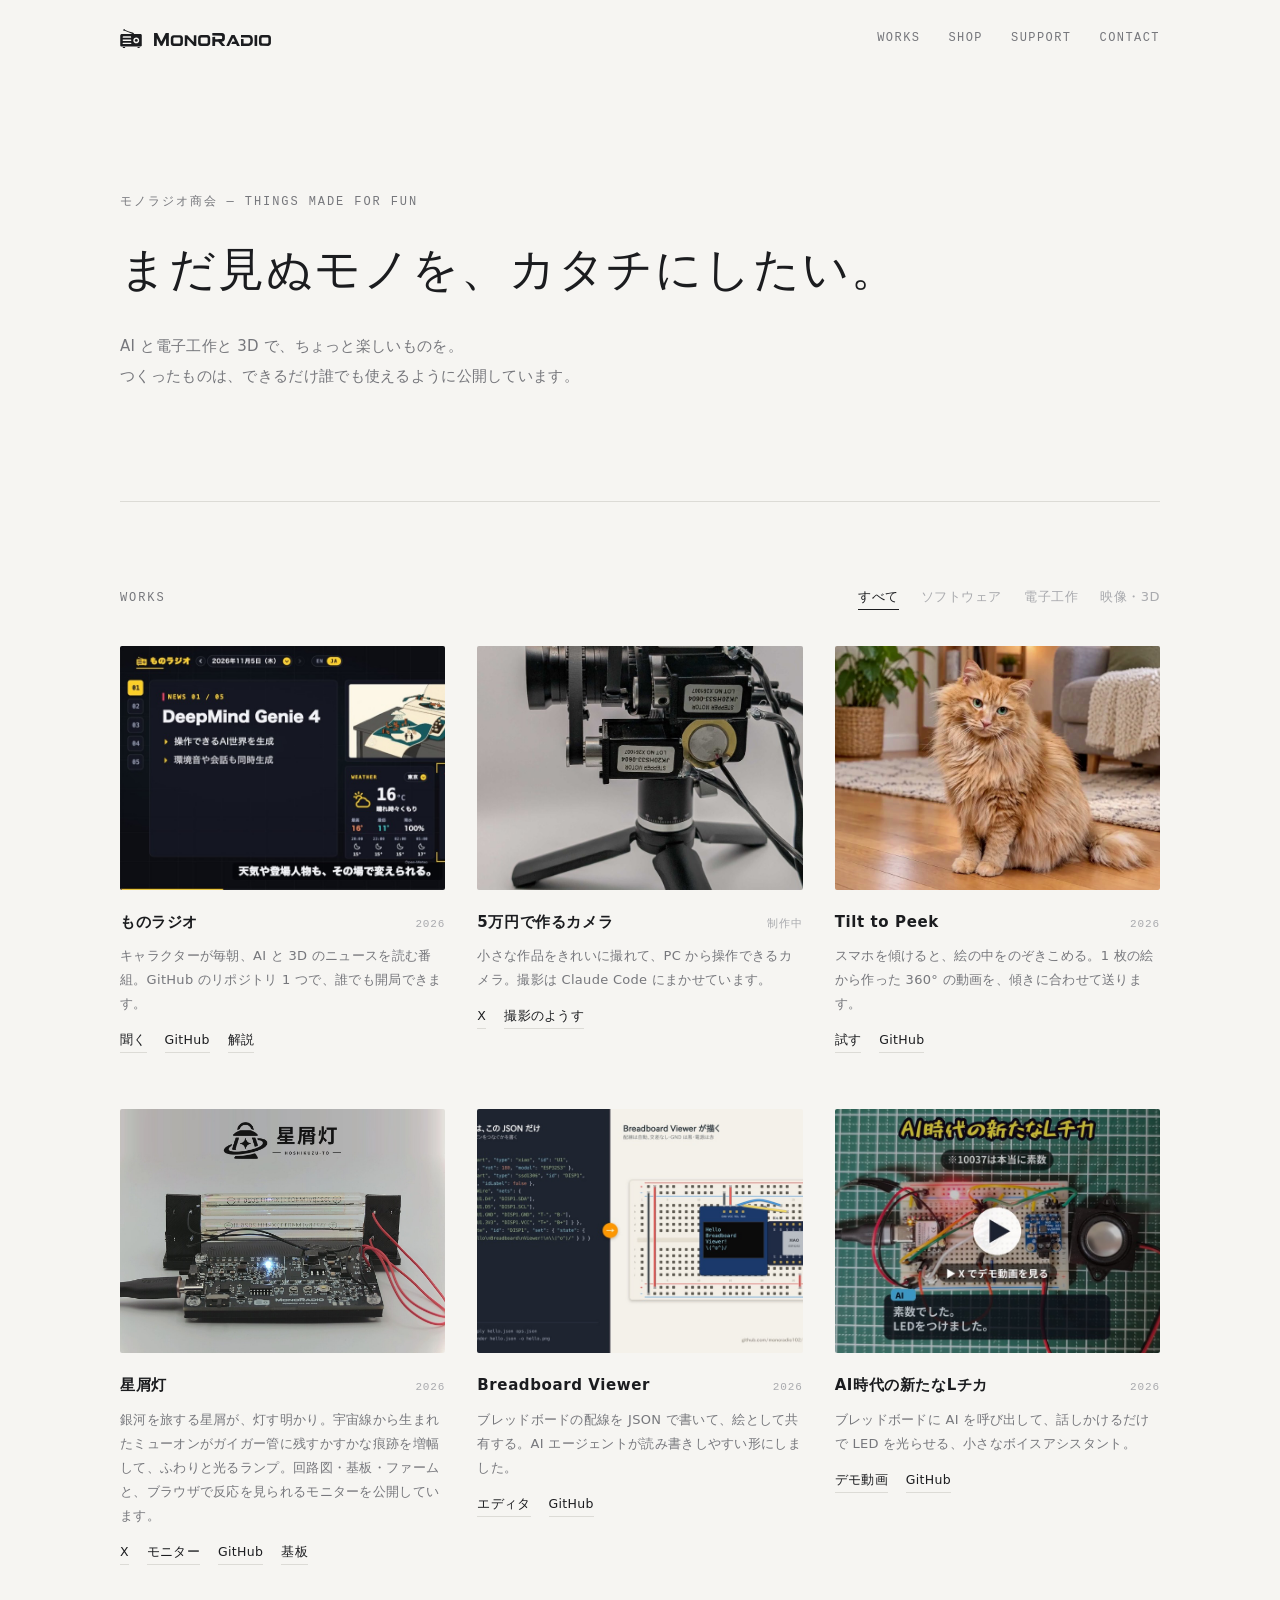
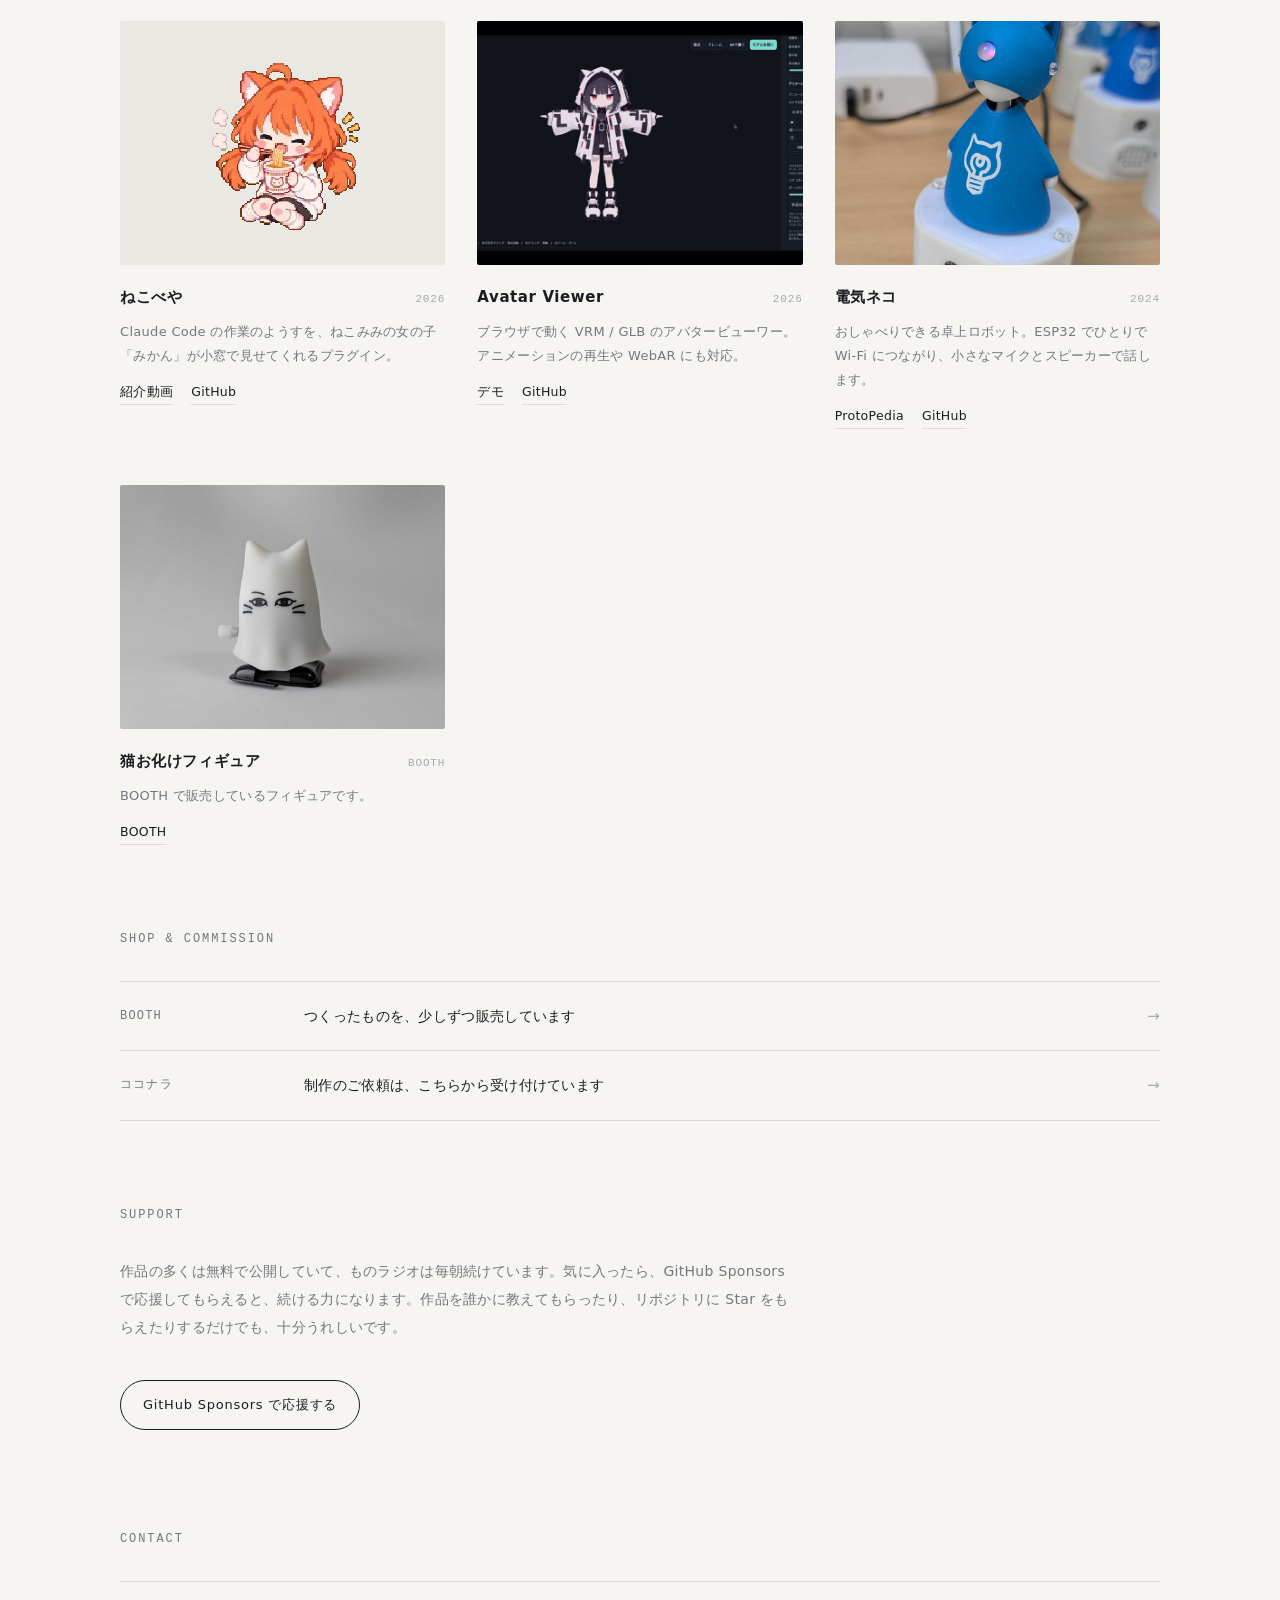
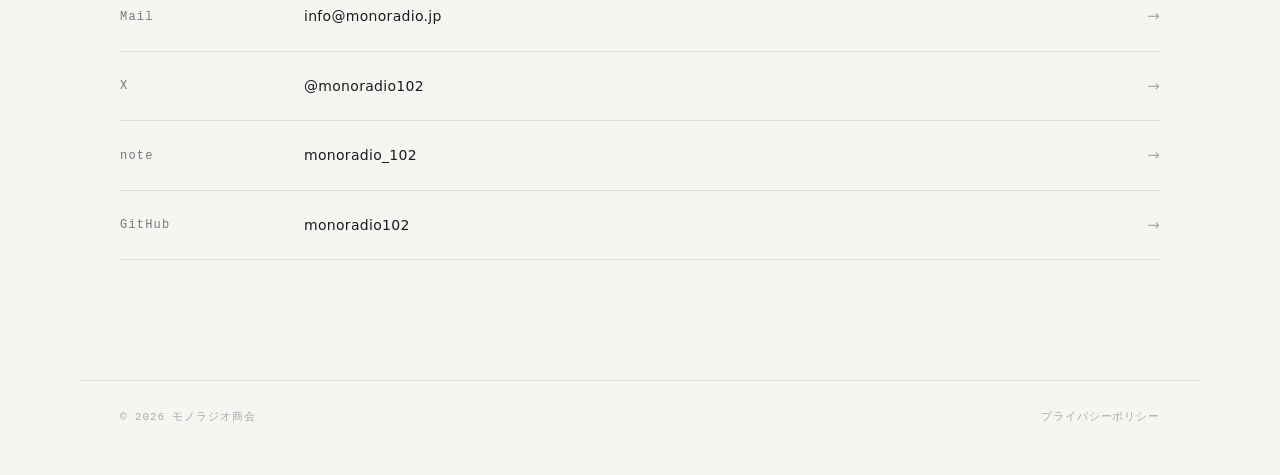
==== commit 4b81df28: "星屑灯のカードの見出しを「銀河を旅する星屑が、灯す明かり」に Co-Authored-By: Claude Opus 5.5 <noreply@anthropic.com>" ====
--- a/index.html
+++ b/index.html
@@ -87,7 +87,7 @@
     text: "スマホを傾けると、絵の中をのぞきこめる。1 枚の絵から作った 360° の動画を、傾きに合わせて送ります。",
     links: [["試す", "https://monoradio102.github.io/tilt-to-peek/"], ["GitHub", GH + "tilt-to-peek"]] },
   { title: "星屑灯", date: "2026", cat: ["elec"], img: "img/works/hoshikuzu.jpg",
-    text: "銀河を旅する粒子が、灯す明かり。宇宙線から生まれたミューオンがガイガー管に残すかすかな痕跡を増幅して、ふわりと光るランプ。回路図・基板・ファームと、ブラウザで反応を見られるモニターを公開しています。",
+    text: "銀河を旅する星屑が、灯す明かり。宇宙線から生まれたミューオンがガイガー管に残すかすかな痕跡を増幅して、ふわりと光るランプ。回路図・基板・ファームと、ブラウザで反応を見られるモニターを公開しています。",
     links: [["X", X + "2116792043771212088"], ["モニター", "https://monoradio102.github.io/stardust-lamp/"], ["GitHub", GH + "stardust-lamp"], ["基板", X + "2113811762596495848"]] },
   { title: "Breadboard Viewer", date: "2026", cat: ["soft", "elec"], img: "img/works/breadboard.jpg",
     text: "ブレッドボードの配線を JSON で書いて、絵として共有する。AI エージェントが読み書きしやすい形にしました。",
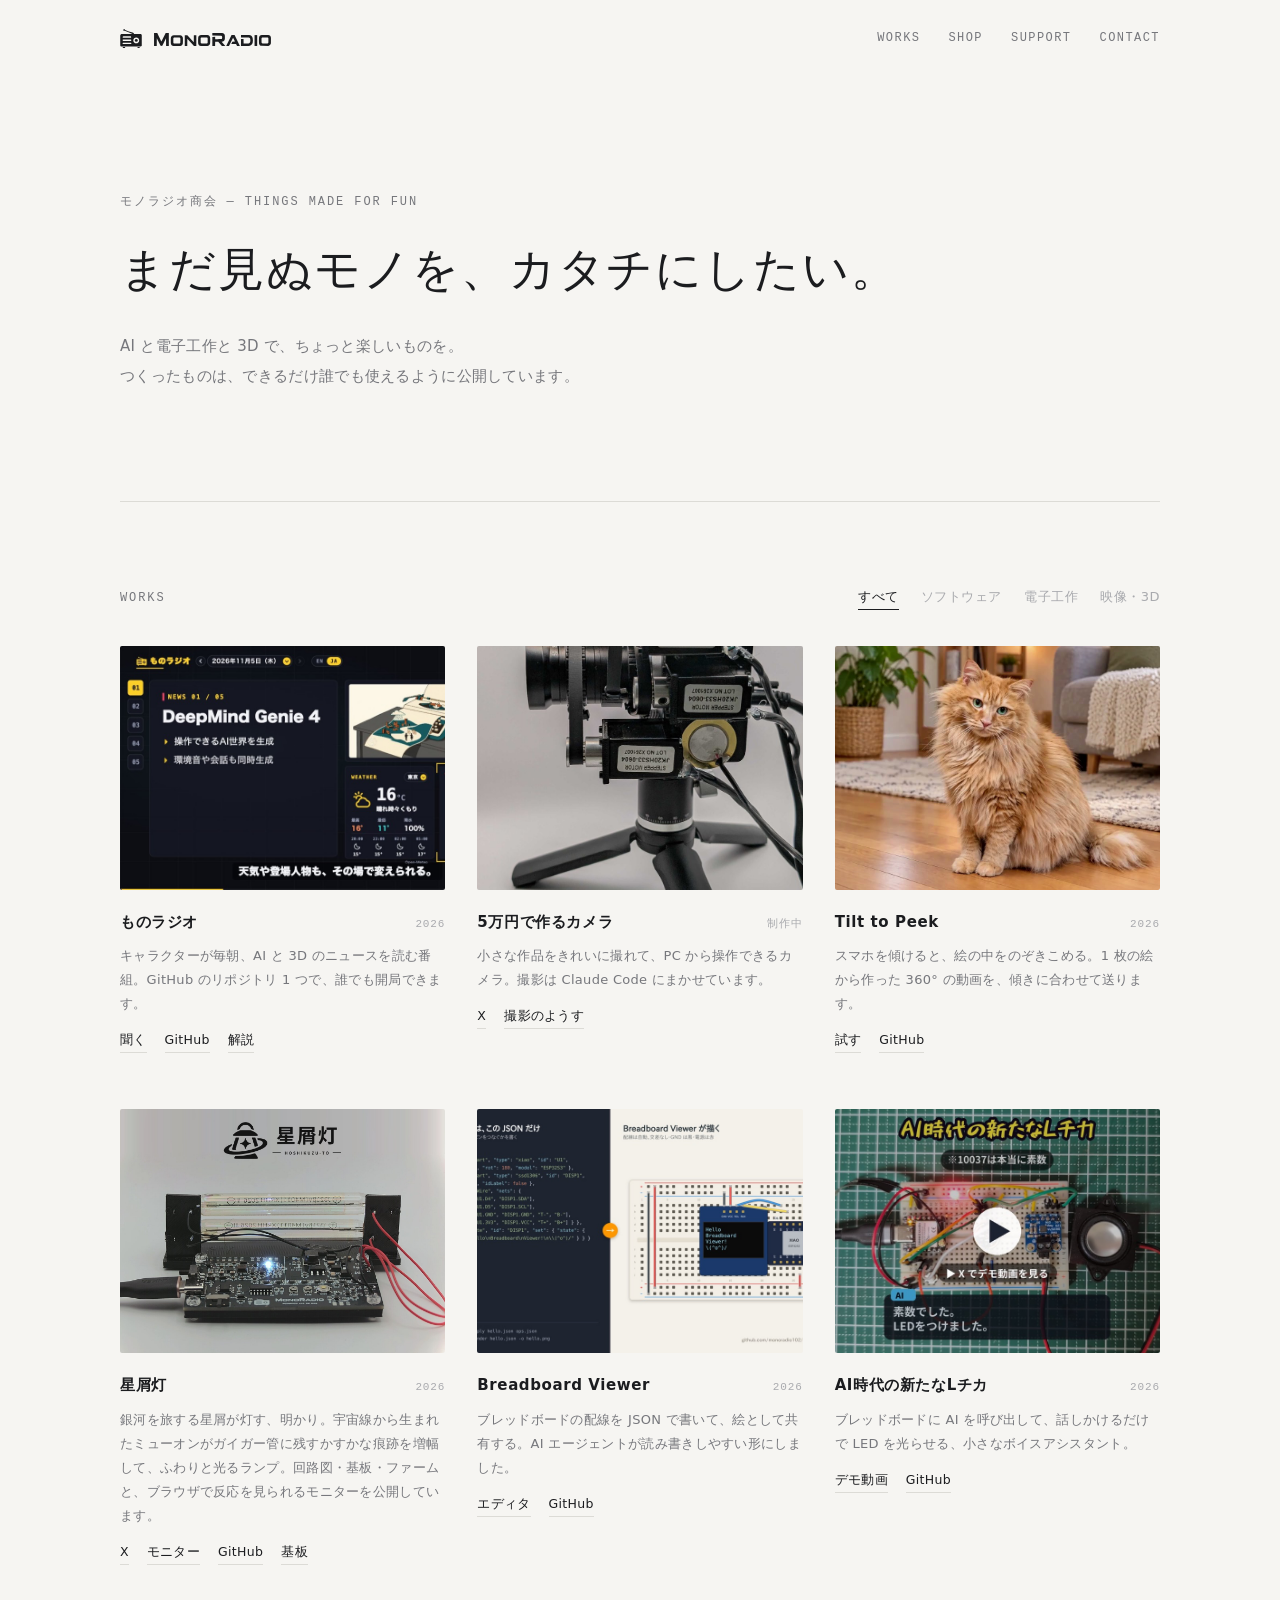
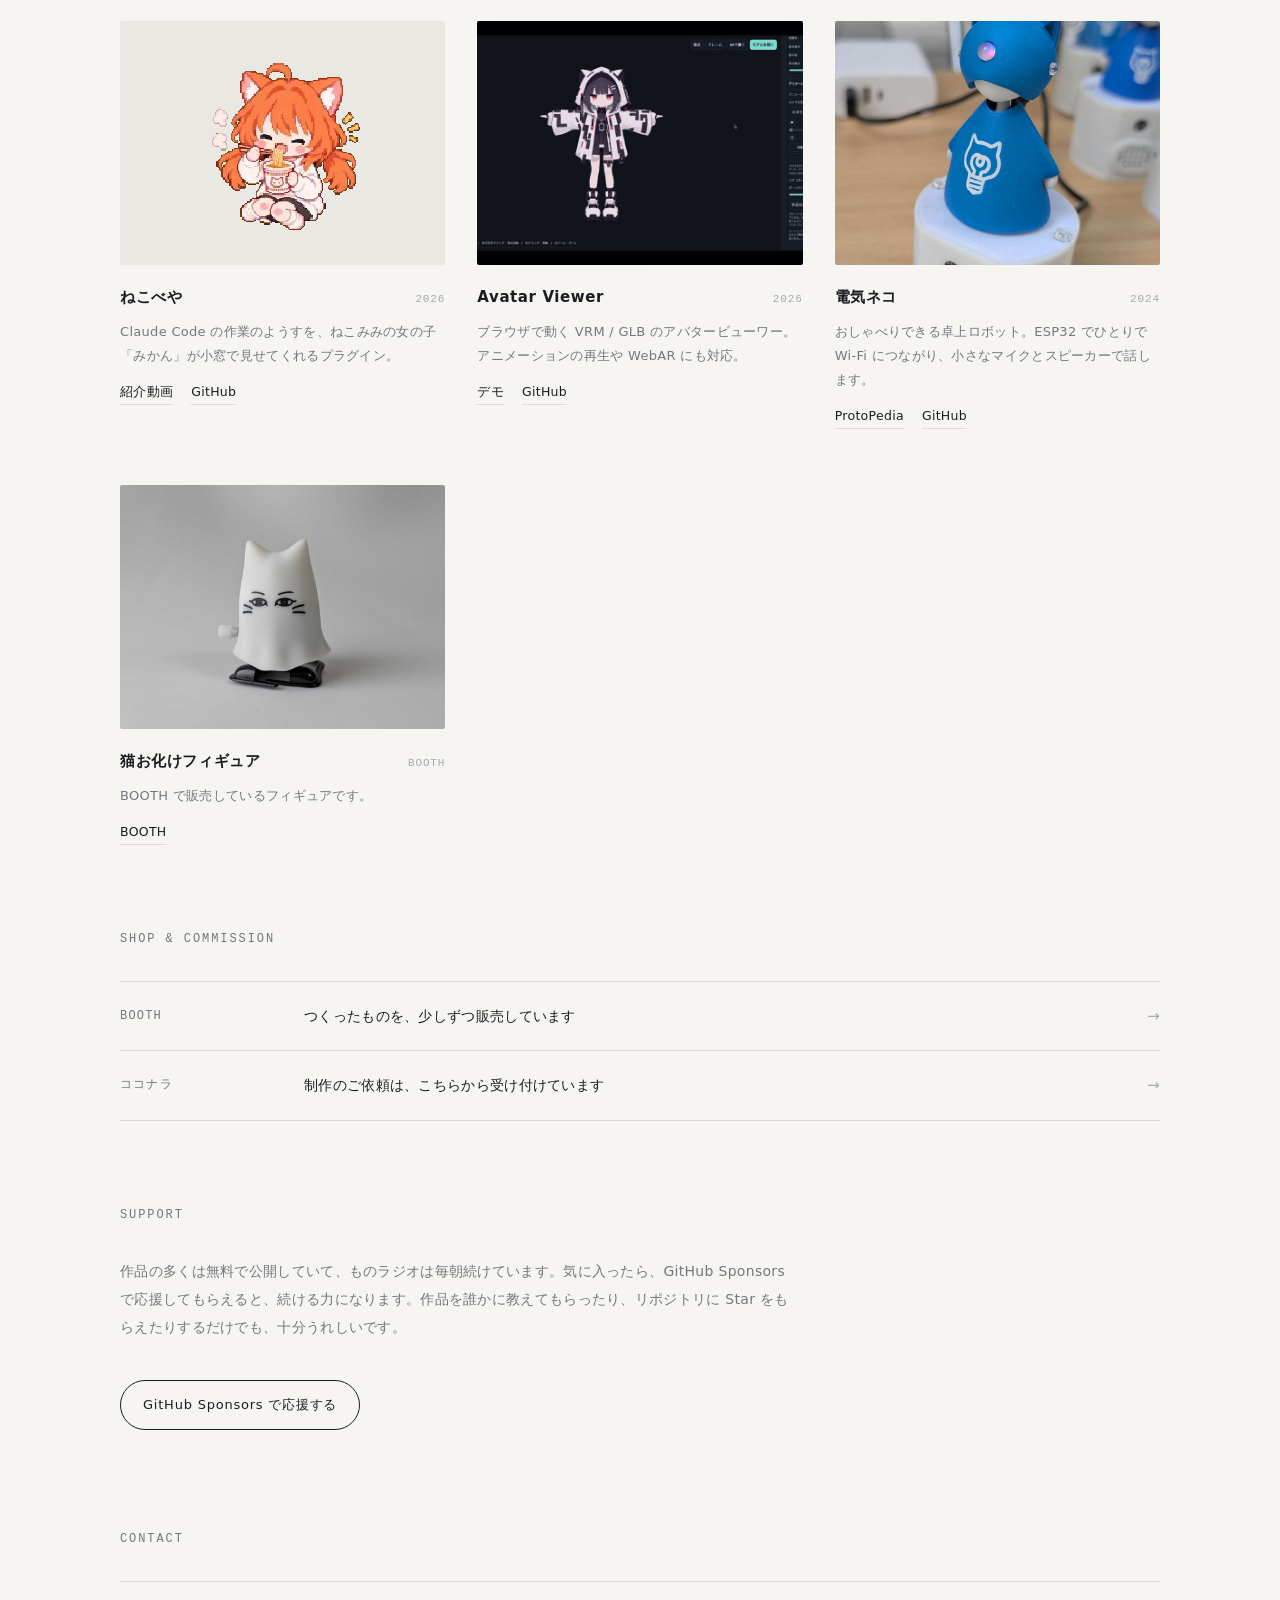
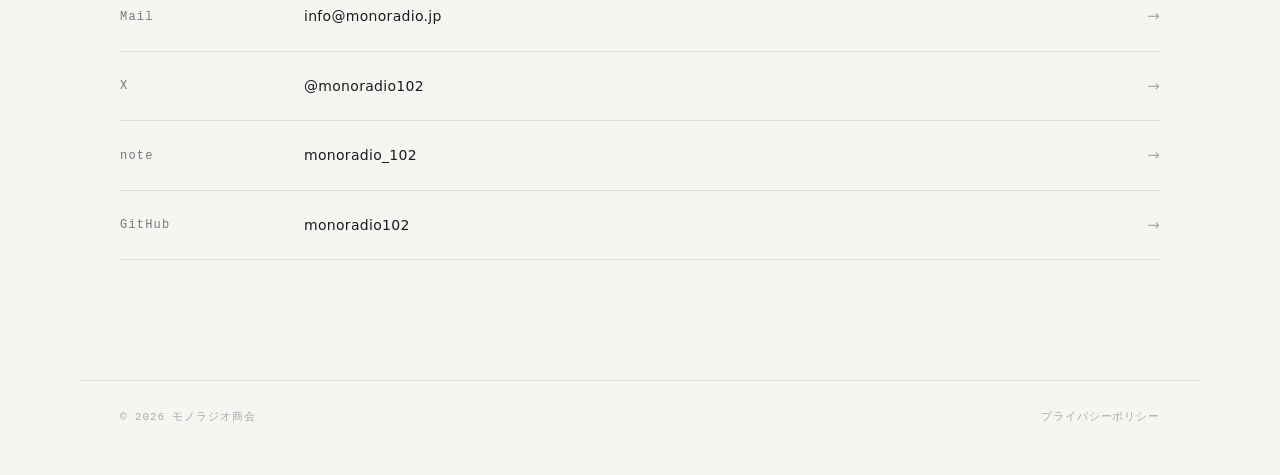
==== commit d8d2c63a: "星屑灯のカードの見出しを「銀河を旅する星屑が灯す、明かり」に Co-Authored-By: Claude Opus 5.5 <noreply@anthropic.com>" ====
--- a/index.html
+++ b/index.html
@@ -87,7 +87,7 @@
     text: "スマホを傾けると、絵の中をのぞきこめる。1 枚の絵から作った 360° の動画を、傾きに合わせて送ります。",
     links: [["試す", "https://monoradio102.github.io/tilt-to-peek/"], ["GitHub", GH + "tilt-to-peek"]] },
   { title: "星屑灯", date: "2026", cat: ["elec"], img: "img/works/hoshikuzu.jpg",
-    text: "銀河を旅する星屑が、灯す明かり。宇宙線から生まれたミューオンがガイガー管に残すかすかな痕跡を増幅して、ふわりと光るランプ。回路図・基板・ファームと、ブラウザで反応を見られるモニターを公開しています。",
+    text: "銀河を旅する星屑が灯す、明かり。宇宙線から生まれたミューオンがガイガー管に残すかすかな痕跡を増幅して、ふわりと光るランプ。回路図・基板・ファームと、ブラウザで反応を見られるモニターを公開しています。",
     links: [["X", X + "2116792043771212088"], ["モニター", "https://monoradio102.github.io/stardust-lamp/"], ["GitHub", GH + "stardust-lamp"], ["基板", X + "2113811762596495848"]] },
   { title: "Breadboard Viewer", date: "2026", cat: ["soft", "elec"], img: "img/works/breadboard.jpg",
     text: "ブレッドボードの配線を JSON で書いて、絵として共有する。AI エージェントが読み書きしやすい形にしました。",
